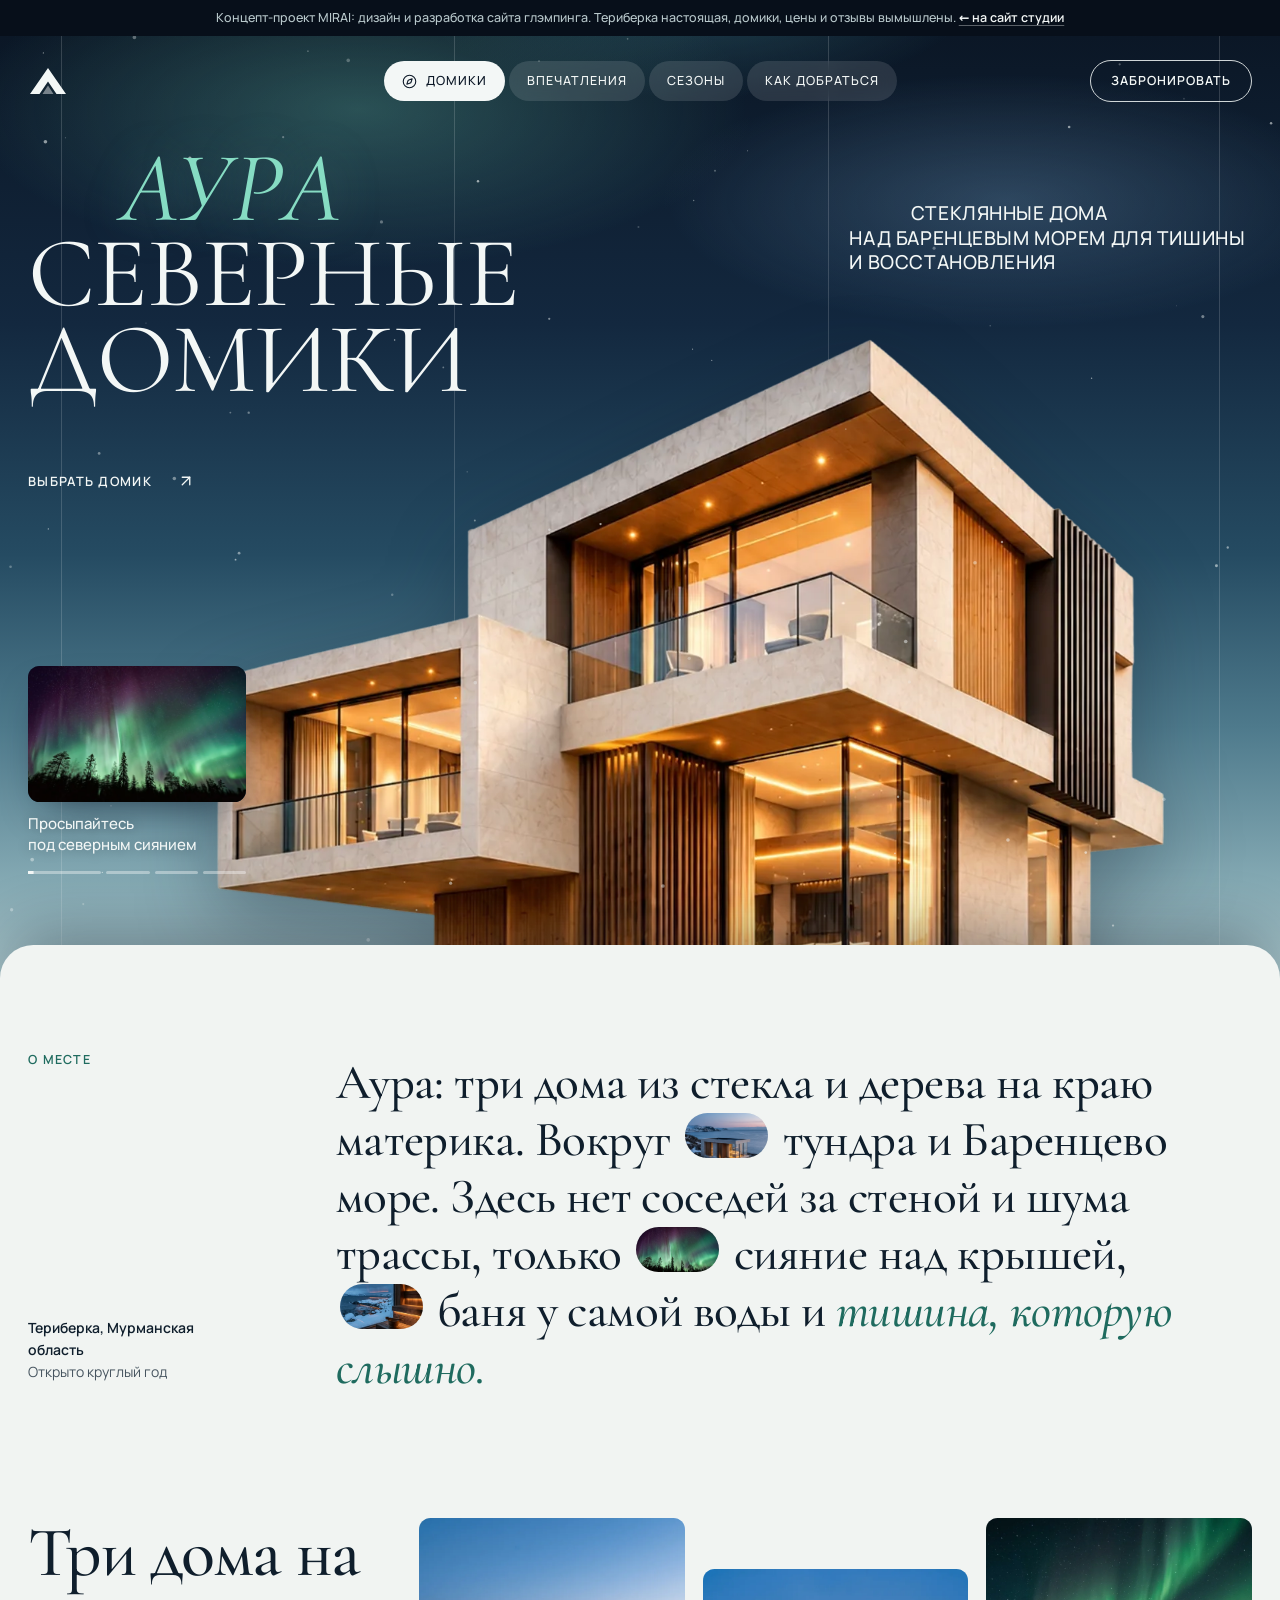
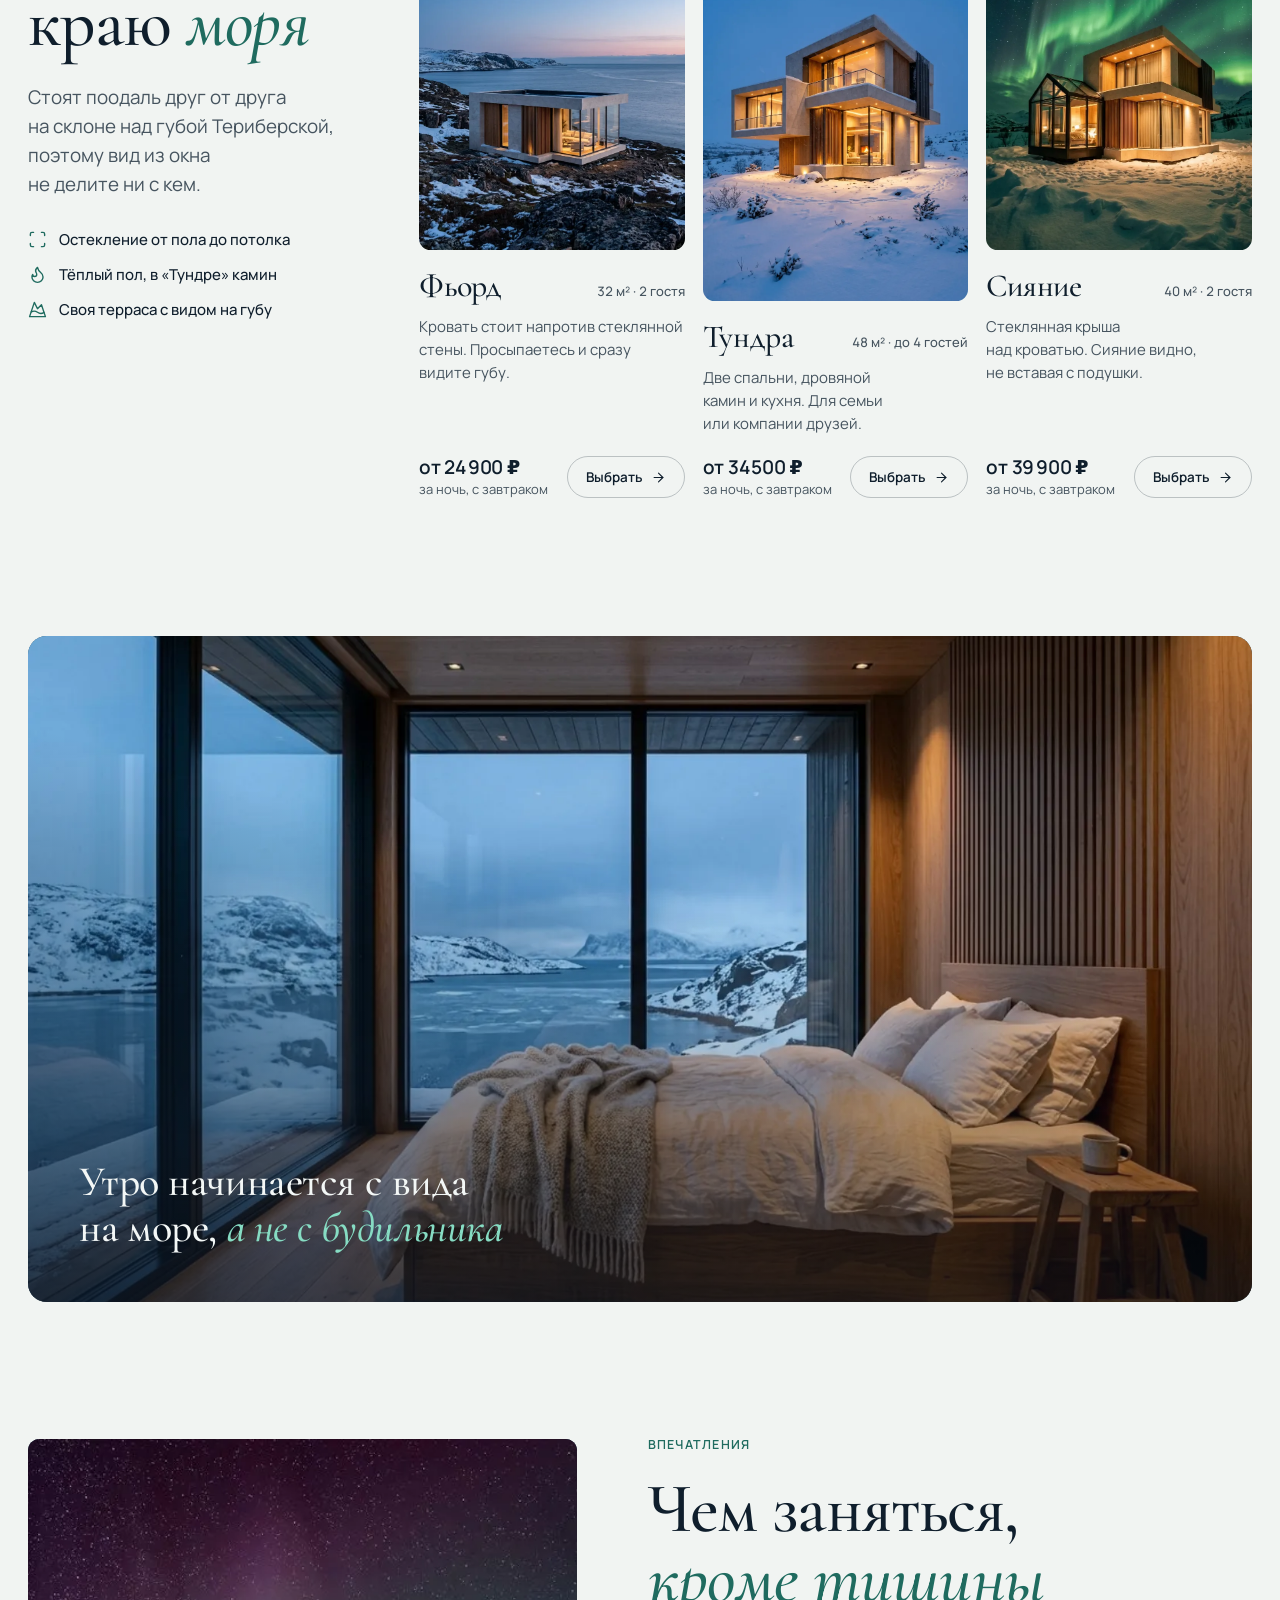
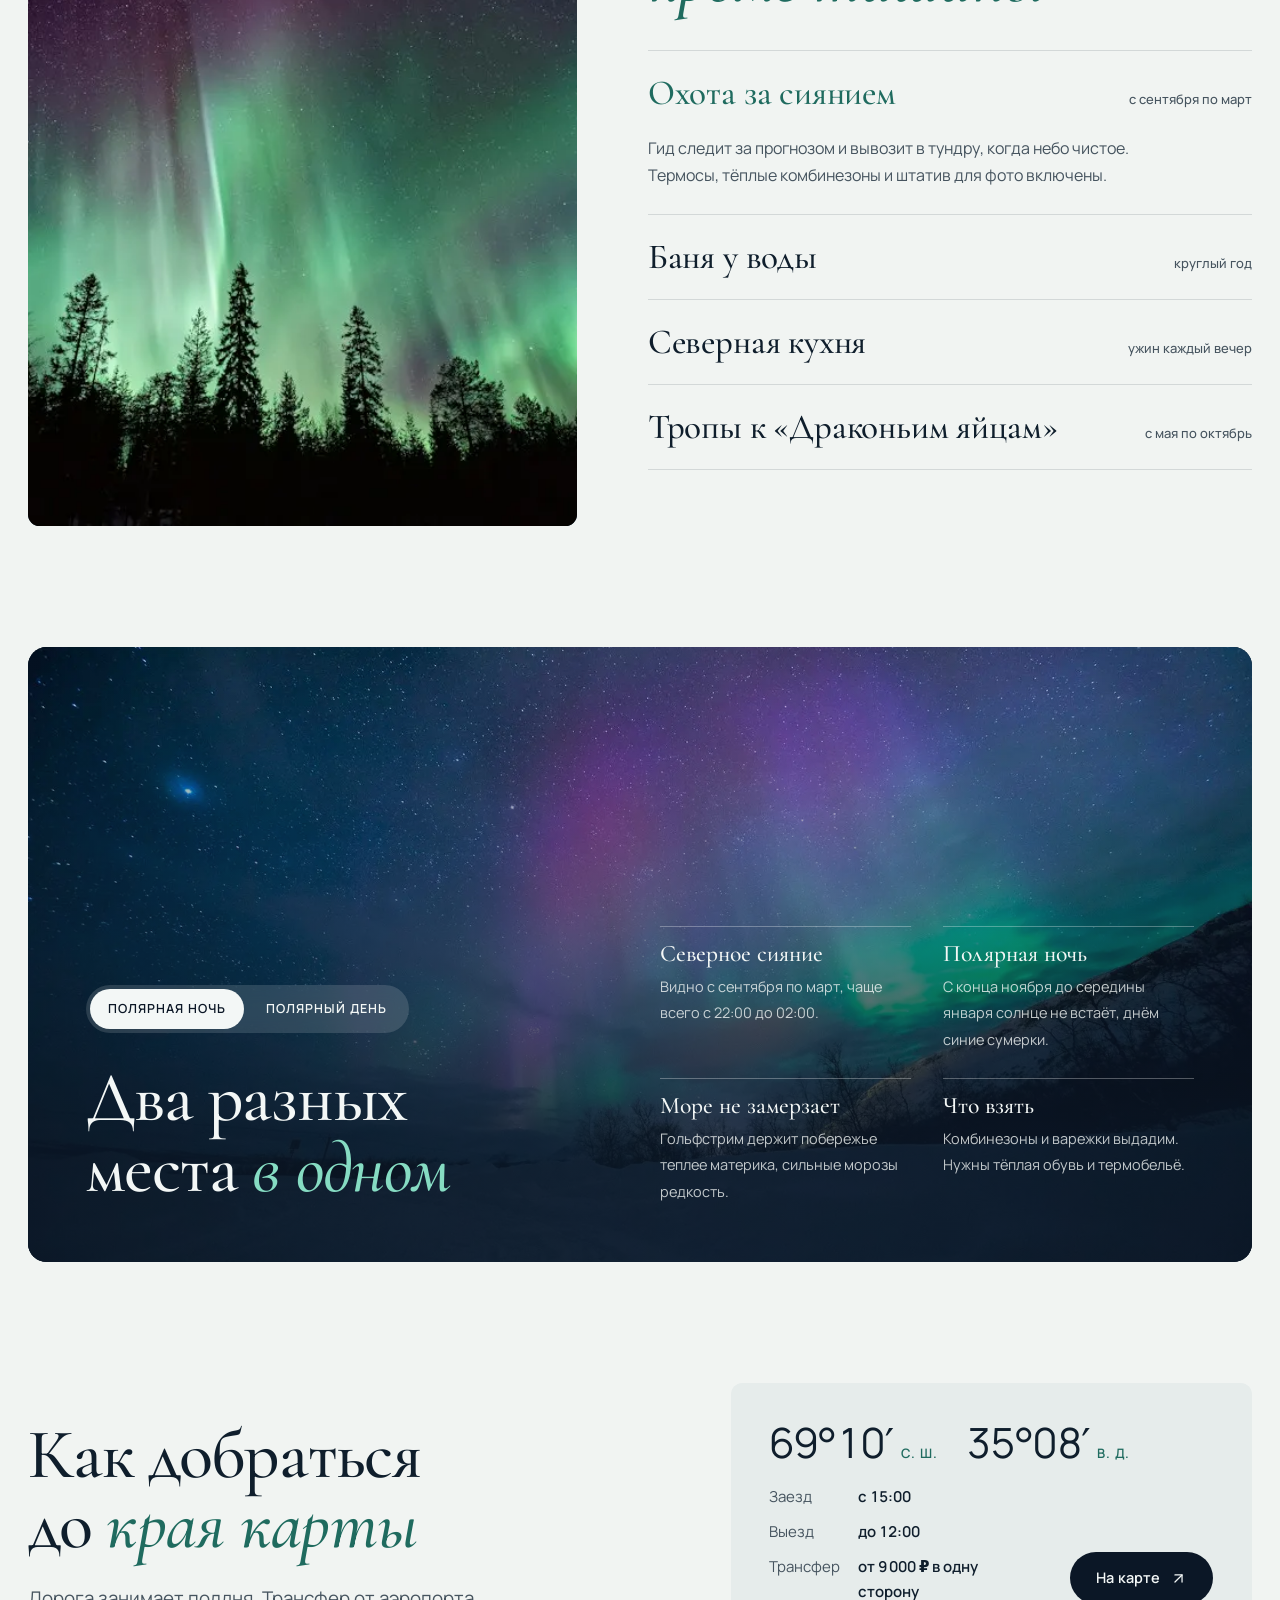
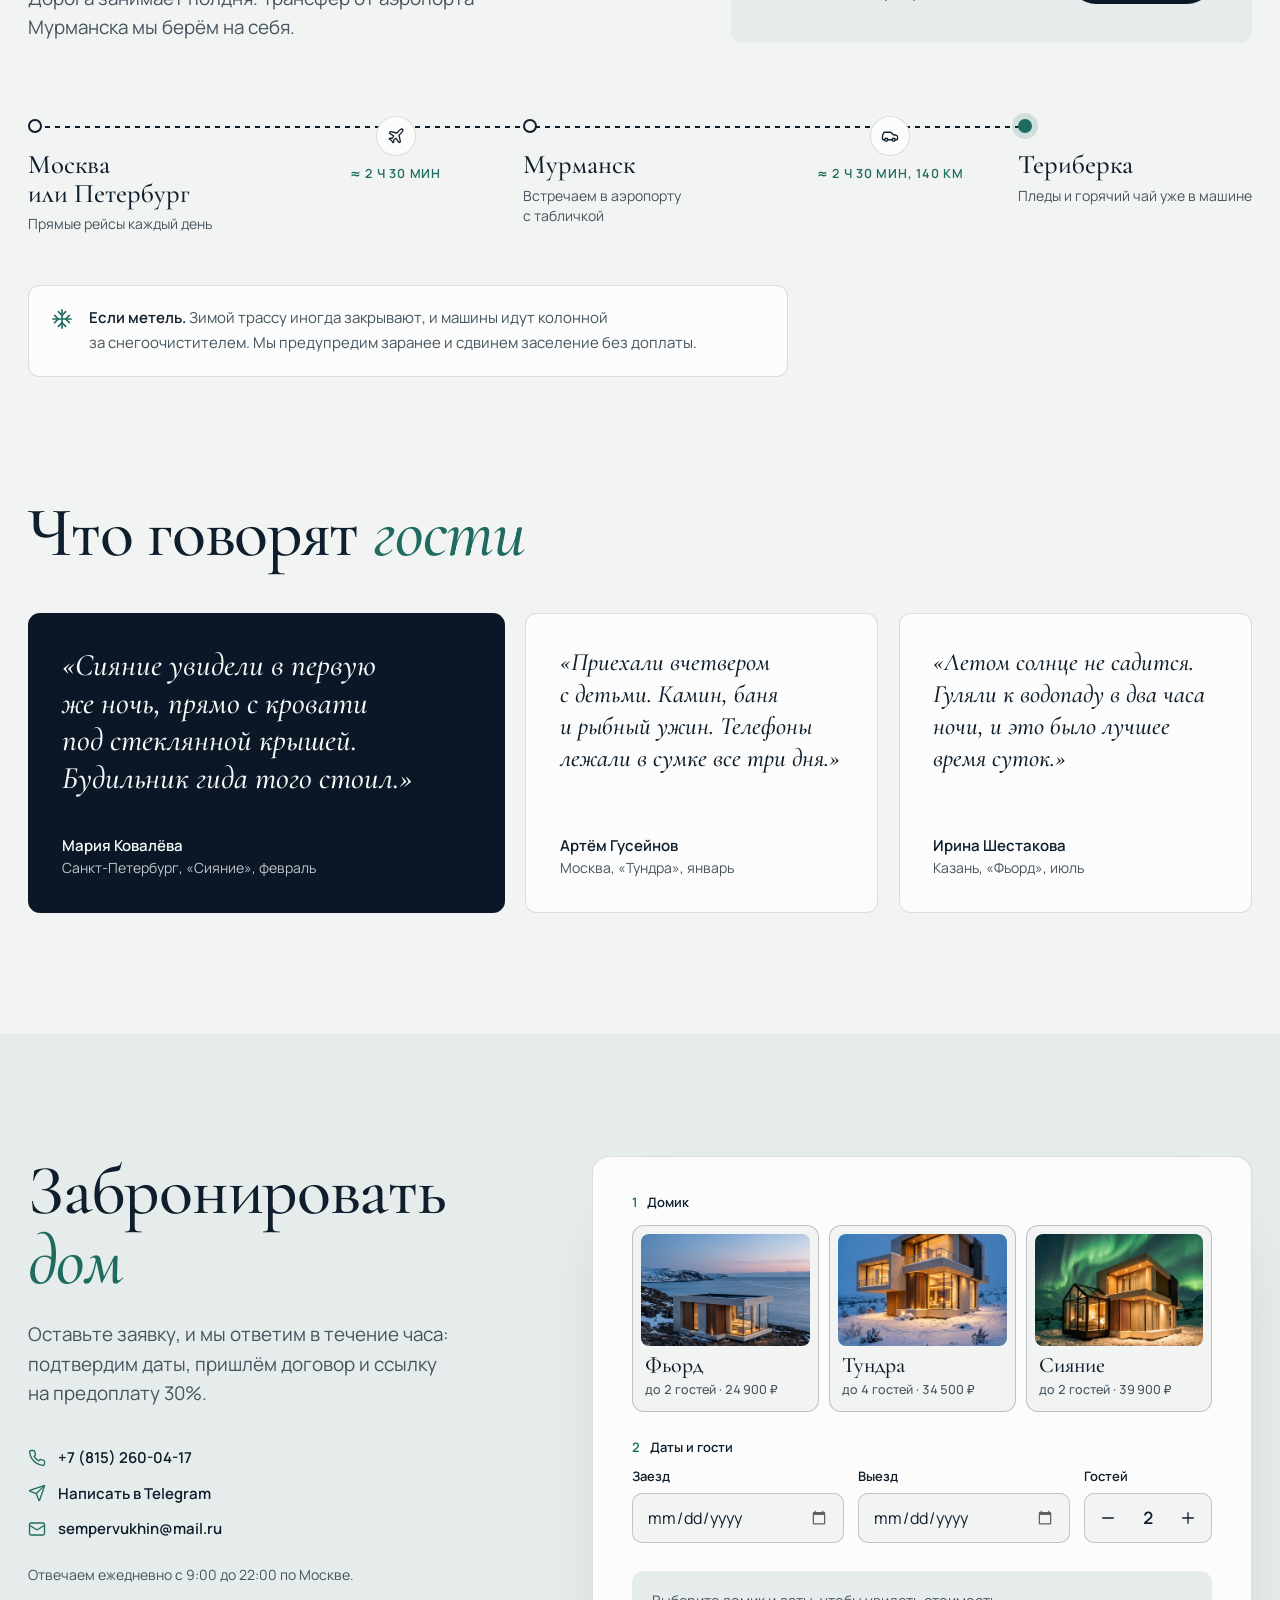
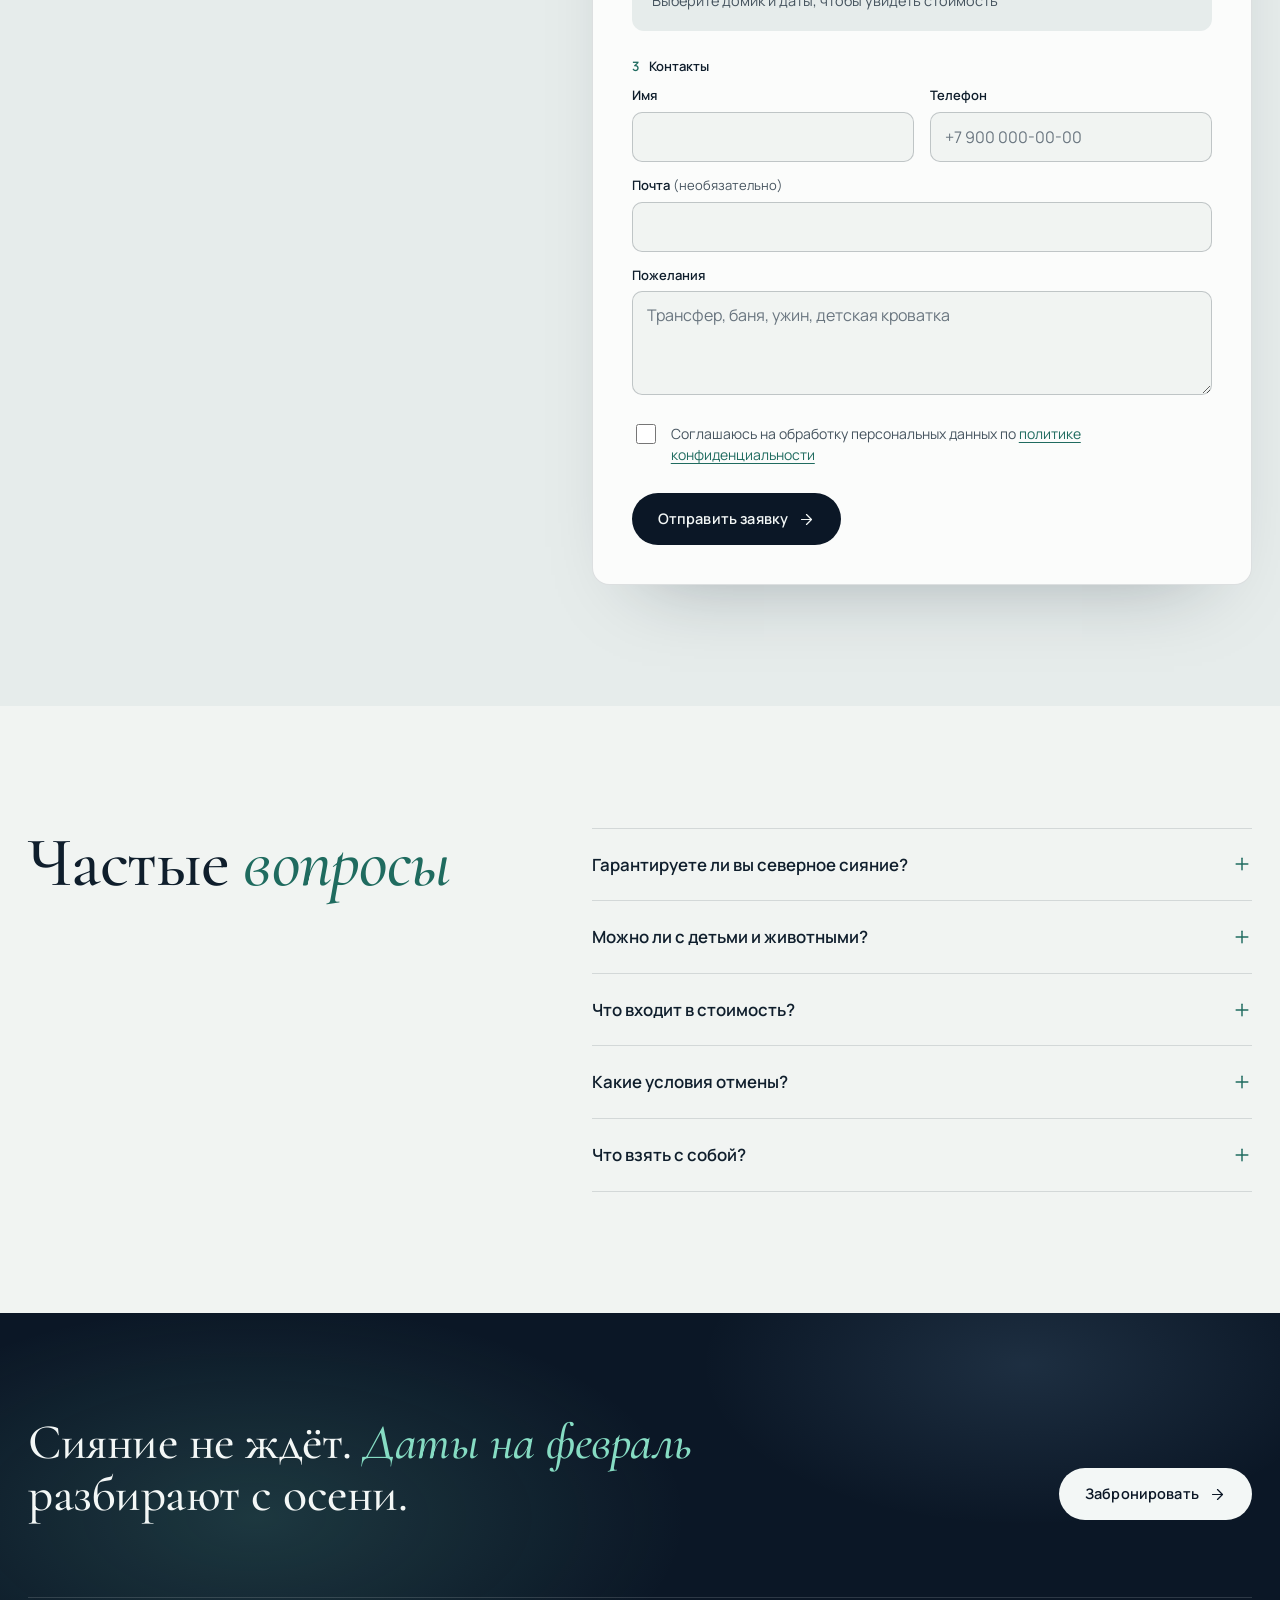
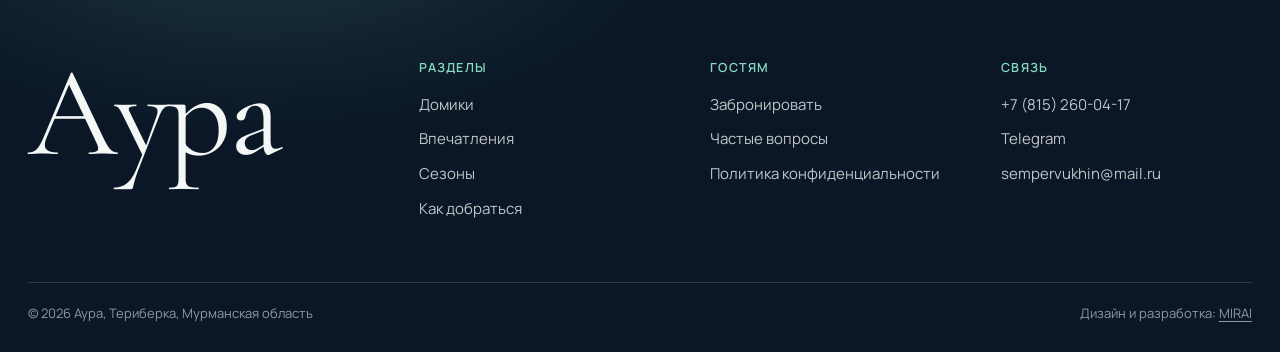
==== works/aura/index.html @ 6ee01b11 "Сделать сайт независимым от qwedesign Картинки, шрифты и страницы работ лежат в репозитории. Упомина" ====
<!doctype html>
<html lang="ru">
<head>
<meta charset="utf-8">
<meta name="viewport" content="width=device-width, initial-scale=1, viewport-fit=cover">
<title>Аура Териберка</title>
<meta name="description" content="Три стеклянных дома над Баренцевым морем в Териберке. Северное сияние, баня у воды, северная кухня. Бронирование онлайн.">
<meta name="theme-color" content="#0b1726">
<meta property="og:title" content="Аура: стеклянные дома в Териберке">
<meta property="og:description" content="Три дома из стекла и дерева на краю материка.">
<script>document.documentElement.classList.add('js')</script>
<style>
@font-face {
  font-family: 'Cormorant Garamond';
  font-style: italic;
  font-weight: 400;
  font-display: swap;
  src: url(fonts/b554abc2d0.woff2) format('woff2');
  unicode-range: U+0301, U+0400-045F, U+0490-0491, U+04B0-04B1, U+2116;
}

@font-face {
  font-family: 'Cormorant Garamond';
  font-style: italic;
  font-weight: 400;
  font-display: swap;
  src: url(fonts/3e2c4175a9.woff2) format('woff2');
  unicode-range: U+0000-00FF, U+0131, U+0152-0153, U+02BB-02BC, U+02C6, U+02DA, U+02DC, U+0304, U+0308, U+0329, U+2000-206F, U+20AC, U+2122, U+2191, U+2193, U+2212, U+2215, U+FEFF, U+FFFD;
}

@font-face {
  font-family: 'Cormorant Garamond';
  font-style: italic;
  font-weight: 500;
  font-display: swap;
  src: url(fonts/b554abc2d0.woff2) format('woff2');
  unicode-range: U+0301, U+0400-045F, U+0490-0491, U+04B0-04B1, U+2116;
}

@font-face {
  font-family: 'Cormorant Garamond';
  font-style: italic;
  font-weight: 500;
  font-display: swap;
  src: url(fonts/3e2c4175a9.woff2) format('woff2');
  unicode-range: U+0000-00FF, U+0131, U+0152-0153, U+02BB-02BC, U+02C6, U+02DA, U+02DC, U+0304, U+0308, U+0329, U+2000-206F, U+20AC, U+2122, U+2191, U+2193, U+2212, U+2215, U+FEFF, U+FFFD;
}

@font-face {
  font-family: 'Cormorant Garamond';
  font-style: normal;
  font-weight: 400;
  font-display: swap;
  src: url(fonts/e1df04190d.woff2) format('woff2');
  unicode-range: U+0301, U+0400-045F, U+0490-0491, U+04B0-04B1, U+2116;
}

@font-face {
  font-family: 'Cormorant Garamond';
  font-style: normal;
  font-weight: 400;
  font-display: swap;
  src: url(fonts/c47ff12887.woff2) format('woff2');
  unicode-range: U+0000-00FF, U+0131, U+0152-0153, U+02BB-02BC, U+02C6, U+02DA, U+02DC, U+0304, U+0308, U+0329, U+2000-206F, U+20AC, U+2122, U+2191, U+2193, U+2212, U+2215, U+FEFF, U+FFFD;
}

@font-face {
  font-family: 'Cormorant Garamond';
  font-style: normal;
  font-weight: 500;
  font-display: swap;
  src: url(fonts/e1df04190d.woff2) format('woff2');
  unicode-range: U+0301, U+0400-045F, U+0490-0491, U+04B0-04B1, U+2116;
}

@font-face {
  font-family: 'Cormorant Garamond';
  font-style: normal;
  font-weight: 500;
  font-display: swap;
  src: url(fonts/c47ff12887.woff2) format('woff2');
  unicode-range: U+0000-00FF, U+0131, U+0152-0153, U+02BB-02BC, U+02C6, U+02DA, U+02DC, U+0304, U+0308, U+0329, U+2000-206F, U+20AC, U+2122, U+2191, U+2193, U+2212, U+2215, U+FEFF, U+FFFD;
}

@font-face {
  font-family: 'Manrope';
  font-style: normal;
  font-weight: 400;
  font-display: swap;
  src: url(fonts/e58febde31.woff2) format('woff2');
  unicode-range: U+0301, U+0400-045F, U+0490-0491, U+04B0-04B1, U+2116;
}

@font-face {
  font-family: 'Manrope';
  font-style: normal;
  font-weight: 400;
  font-display: swap;
  src: url(fonts/938c6e8019.woff2) format('woff2');
  unicode-range: U+0000-00FF, U+0131, U+0152-0153, U+02BB-02BC, U+02C6, U+02DA, U+02DC, U+0304, U+0308, U+0329, U+2000-206F, U+20AC, U+2122, U+2191, U+2193, U+2212, U+2215, U+FEFF, U+FFFD;
}

@font-face {
  font-family: 'Manrope';
  font-style: normal;
  font-weight: 500;
  font-display: swap;
  src: url(fonts/e58febde31.woff2) format('woff2');
  unicode-range: U+0301, U+0400-045F, U+0490-0491, U+04B0-04B1, U+2116;
}

@font-face {
  font-family: 'Manrope';
  font-style: normal;
  font-weight: 500;
  font-display: swap;
  src: url(fonts/938c6e8019.woff2) format('woff2');
  unicode-range: U+0000-00FF, U+0131, U+0152-0153, U+02BB-02BC, U+02C6, U+02DA, U+02DC, U+0304, U+0308, U+0329, U+2000-206F, U+20AC, U+2122, U+2191, U+2193, U+2212, U+2215, U+FEFF, U+FFFD;
}

@font-face {
  font-family: 'Manrope';
  font-style: normal;
  font-weight: 600;
  font-display: swap;
  src: url(fonts/e58febde31.woff2) format('woff2');
  unicode-range: U+0301, U+0400-045F, U+0490-0491, U+04B0-04B1, U+2116;
}

@font-face {
  font-family: 'Manrope';
  font-style: normal;
  font-weight: 600;
  font-display: swap;
  src: url(fonts/938c6e8019.woff2) format('woff2');
  unicode-range: U+0000-00FF, U+0131, U+0152-0153, U+02BB-02BC, U+02C6, U+02DA, U+02DC, U+0304, U+0308, U+0329, U+2000-206F, U+20AC, U+2122, U+2191, U+2193, U+2212, U+2215, U+FEFF, U+FFFD;
}


</style>
<style>
/* Аура. Концепция: полярная ночь сверху, морской туман снизу. Первый экран закреплён, контент выезжает поверх него листом.
   Шрифты: Cormorant Garamond (заголовки, цитаты, курсив как акцент), Manrope (текст и интерфейс). */
:root{
  --night:#0b1726; --night-2:#13283f; --fjord:#254b62; --fog:#cbdad8;
  --mist:#e6eceb; --paper:#f1f4f2; --card:#fbfcfb;
  --ink:#0f1e2c; --ink-soft:#46545f; --on-dark:#f3f7f6; --on-dark-soft:rgba(243,247,246,.78);
  --aurora:#86dcc3; --aurora-deep:#1f6b5f; --error:#b3261e;
  --line:rgba(15,30,44,.13); --line-strong:rgba(15,30,44,.24);

  --serif:"Cormorant Garamond","Cormorant",Georgia,"Times New Roman",serif;
  --sans:"Manrope",system-ui,-apple-system,"Segoe UI",Roboto,Arial,sans-serif;

  /* шкала 13 / 15 / 16 / 18 / 26 / 38 / 56 / 80 / 150 */
  --fs-hero:clamp(46px, calc(28px + 5.6vw), 150px);
  --fs-h2:clamp(40px, calc(14px + 4.4vw), 80px);
  --fs-statement:clamp(28px, calc(12px + 2.9vw), 56px);
  --fs-h3:clamp(28px, calc(18px + 1.1vw), 38px);
  --fs-quote:clamp(22px, calc(16px + .7vw), 27px);
  --fs-lead:clamp(17px, calc(15px + .3vw), 19px);
  --fs-label:12.5px;

  --gutter:clamp(16px,2.2vw,40px);
  --section:clamp(88px,9.5vw,160px);
  --hero-h:clamp(760px,75vw,1240px);
  --overlap:clamp(36px,4vw,64px);
  --ease:cubic-bezier(.2,.7,.2,1);
  --ease-out:cubic-bezier(.16,1,.3,1);
  --r:clamp(10px,.9vw,14px);
  --r-sheet:clamp(24px,2.6vw,40px);
  color-scheme:light;
}
*,*::before,*::after{box-sizing:border-box}
[hidden]{display:none!important}
html{scroll-behavior:smooth;scroll-padding-top:88px;-webkit-text-size-adjust:100%}
body{margin:0;background:var(--night);color:var(--ink);font:400 16px/1.65 var(--sans);-webkit-font-smoothing:antialiased;text-rendering:optimizeLegibility;font-kerning:normal;overflow-x:hidden}
a{color:inherit;text-decoration:none}
img{max-width:100%;display:block}
button{font:inherit;color:inherit;background:none;border:0;cursor:pointer;padding:0}
:focus-visible{outline:2px solid var(--aurora-deep);outline-offset:3px;border-radius:6px}
.hero :focus-visible,.footer :focus-visible,.mini :focus-visible,.seasons :focus-visible{outline-color:var(--aurora)}
.pad{padding-left:max(var(--gutter),env(safe-area-inset-left,0px));padding-right:max(var(--gutter),env(safe-area-inset-right,0px))}
.icon{width:1em;height:1em;flex:none;stroke:currentColor;fill:none;stroke-width:1.75;stroke-linecap:round;stroke-linejoin:round}
.sr-only{position:absolute;width:1px;height:1px;overflow:hidden;clip:rect(0 0 0 0);white-space:nowrap}

/* ---------- типографика ---------- */
.h2{font:500 var(--fs-h2)/1 var(--serif);letter-spacing:-.018em;margin:0;text-wrap:balance}
.h2 em,.statement em{font-style:italic;font-weight:500;color:var(--aurora-deep);letter-spacing:-.01em;padding-right:.04em}
.h3{font:500 var(--fs-h3)/1.02 var(--serif);letter-spacing:-.005em;margin:0}
.lead{font-size:var(--fs-lead);line-height:1.55;color:var(--ink-soft);margin:0;max-width:44ch;text-wrap:pretty}
p{text-wrap:pretty}
.label{font:600 var(--fs-label)/1 var(--sans);letter-spacing:.1em;text-transform:uppercase}
.eyebrow{color:var(--aurora-deep);margin:0 0 22px}

/* ---------- кнопки ---------- */
.btn{display:inline-flex;align-items:center;justify-content:center;gap:10px;height:52px;padding:0 26px;border-radius:999px;background:var(--night);color:var(--on-dark);font:600 14.5px/1 var(--sans);letter-spacing:.01em;transition:background .3s,transform .2s,box-shadow .3s;white-space:nowrap}
.btn:hover{background:var(--fjord);box-shadow:0 10px 24px -12px rgba(11,23,38,.6)}
.btn:active{transform:translateY(1px)}
.btn .icon{font-size:17px;transition:transform .3s var(--ease)}
.btn:hover .icon{transform:translateX(3px)}
.btn-line{display:inline-flex;align-items:center;gap:8px;height:42px;padding:0 18px;border-radius:999px;border:1px solid var(--line-strong);font:600 13.5px/1 var(--sans);color:var(--ink);transition:background .3s,color .3s,border-color .3s;white-space:nowrap}
.btn-line:hover{background:var(--night);border-color:var(--night);color:var(--on-dark)}
.btn-line .icon{font-size:15px}

/* =========================================================
   HERO: закреплён, контент выезжает поверх
   ========================================================= */
.hero{position:sticky;top:min(0px, calc(100dvh - var(--hero-h)));height:var(--hero-h);overflow:hidden;display:flex;flex-direction:column;color:var(--on-dark);z-index:0;
  background:linear-gradient(180deg,#0b1726 0%,#13283f 30%,#254b62 54%,#4e7a8c 72%,#84a9b3 88%,#a9c2c6 100%)}
.aurora-sky{position:absolute;inset:-10% -5% 30%;pointer-events:none;opacity:.95;
  background:radial-gradient(40% 30% at 30% 22%,rgba(110,205,180,.32),transparent 70%),
             radial-gradient(35% 24% at 76% 34%,rgba(140,190,230,.26),transparent 70%),
             radial-gradient(28% 18% at 54% 8%,rgba(90,180,190,.28),transparent 70%);
  animation:drift 22s ease-in-out infinite alternate}
@keyframes drift{0%{transform:translate3d(-2%,0,0) scale(1)}100%{transform:translate3d(3%,2%,0) scale(1.08)}}
.gridlines{position:absolute;inset:0;pointer-events:none}
.gridlines span{position:absolute;top:0;bottom:0;width:1px;background:rgba(255,255,255,.16);transform-origin:top;animation:grow 1.6s cubic-bezier(.65,0,.35,1) both}
.gridlines span:nth-child(1){left:4.8%}.gridlines span:nth-child(2){left:35.45%;animation-delay:.1s}.gridlines span:nth-child(3){left:64.7%;animation-delay:.2s}.gridlines span:nth-child(4){left:95.2%;animation-delay:.3s}
@keyframes grow{from{transform:scaleY(0)}to{transform:scaleY(1)}}
#snow{position:absolute;inset:0;width:100%;height:100%;pointer-events:none;z-index:2}
.house{position:absolute;right:4.8vw;bottom:calc(var(--overlap) * -.15);width:max(83vw,640px);height:auto;z-index:1;pointer-events:none;
  filter:drop-shadow(0 30px 40px rgba(11,23,38,.35));animation:rise 4.2s cubic-bezier(.22,.61,.24,1) .2s both}
@keyframes rise{0%{opacity:0;transform:translateY(70%) scale(1.06)}25%{opacity:1}100%{opacity:1;transform:none}}

.header{position:relative;z-index:10;display:grid;grid-template-columns:1fr auto 1fr;gap:12px;align-items:center;padding-top:24px}
.logo{display:inline-flex;align-items:center;gap:12px;font:500 26px/1 var(--serif);letter-spacing:.02em}
.nav{display:flex;gap:4px}
.pill{display:inline-flex;align-items:center;gap:9px;height:40px;padding:0 18px;border-radius:999px;font:500 12.5px/1 var(--sans);letter-spacing:.08em;text-transform:uppercase;white-space:nowrap;
  background:rgba(255,255,255,.12);-webkit-backdrop-filter:blur(8px);backdrop-filter:blur(8px);transition:background .3s var(--ease),transform .2s}
.pill:hover{background:rgba(255,255,255,.26)}
.pill:active{transform:translateY(1px)}
.pill.is-solid{background:var(--on-dark);color:var(--night)}
.pill .icon{font-size:15px}
.right{display:flex;justify-content:flex-end;align-items:center;gap:10px}
.btn-ghost{display:inline-flex;align-items:center;height:42px;padding:0 20px;border-radius:999px;border:1px solid rgba(243,247,246,.85);font:600 12.5px/1 var(--sans);letter-spacing:.08em;text-transform:uppercase;transition:background .3s,color .3s;white-space:nowrap}
.btn-ghost:hover{background:var(--on-dark);color:var(--night)}
.burger{display:none;width:44px;height:44px;border-radius:50%;background:rgba(255,255,255,.16);-webkit-backdrop-filter:blur(8px);backdrop-filter:blur(8px);align-items:center;justify-content:center;font-size:20px}
.dropdown{position:absolute;top:78px;right:max(var(--gutter),env(safe-area-inset-right,0px));left:max(var(--gutter),env(safe-area-inset-left,0px));z-index:20;display:flex;flex-direction:column;gap:6px;padding:10px;border-radius:24px;
  background:rgba(19,40,63,.88);-webkit-backdrop-filter:blur(18px);backdrop-filter:blur(18px);border:1px solid rgba(255,255,255,.22)}
.dropdown .pill{height:48px}
.fade-down{animation:fadeDown .8s var(--ease) both}
@keyframes fadeDown{from{opacity:0;transform:translateY(-14px)}to{opacity:1;transform:none}}

.headline-row{position:relative;z-index:3;display:flex;flex-wrap:wrap;align-items:flex-start;column-gap:24px;padding-top:clamp(28px,3.4vw,60px)}
.h1{margin:0;font:400 var(--fs-hero)/.86 var(--serif);text-transform:uppercase;letter-spacing:-.012em}
.h1>span{display:block}
.h1>span:first-child{padding-left:.92em}
.h1 .brand{font-style:italic;color:var(--aurora);letter-spacing:.01em;text-shadow:0 0 .5em rgba(134,220,195,.35),0 0 1.4em rgba(134,220,195,.18)}
.tagline{margin:clamp(24px,4.3vw,80px) 0 0 auto;max-width:21em;font:500 clamp(13px,calc(7px + .95vw),20px)/1.3 var(--sans);letter-spacing:.03em;text-transform:uppercase;text-indent:3.2em}
.tagline .w{text-indent:0}
.explore{position:relative;z-index:3;padding-top:clamp(36px,5vw,90px)}
.explore a{display:inline-flex;align-items:center;gap:clamp(14px,2vw,28px);font:600 clamp(12.5px,1vw,15px)/1 var(--sans);letter-spacing:.1em;text-transform:uppercase;transition:opacity .3s}
.explore a:hover{opacity:.75}
.explore .icon{font-size:18px;transition:transform .3s var(--ease)}
.explore a:hover .icon{transform:translate(2px,-2px)}

.concept{position:relative;z-index:6;background:#070f1a;color:#b9c9cc;font:500 12.5px/1.45 var(--sans);text-align:center;padding-top:calc(9px + env(safe-area-inset-top,0px));padding-bottom:9px;text-wrap:balance}
.concept a{color:var(--on-dark);font-weight:600;white-space:nowrap;text-decoration:underline;text-decoration-color:rgba(243,247,246,.35);text-underline-offset:3px;transition:color .2s}
.concept a:hover{color:var(--aurora)}
/* истории */
.story{position:absolute;z-index:4;left:max(var(--gutter),env(safe-area-inset-left,0px));bottom:calc(var(--overlap) + clamp(28px,5vw,96px));width:clamp(180px,17vw,290px);animation:cardIn 1s var(--ease) 2s both}
@keyframes cardIn{from{opacity:0;transform:translateY(30px) scale(.97)}to{opacity:1;transform:none}}
.story-box{position:relative;aspect-ratio:1.6;border-radius:var(--r);overflow:hidden;background:var(--fjord);touch-action:pan-y;cursor:grab;box-shadow:0 18px 40px -18px rgba(11,23,38,.7)}
.slide{position:absolute;inset:0;width:100%;height:100%;object-fit:cover;opacity:0;transform:scale(1.08);transition:opacity .9s var(--ease),transform 6s linear;user-select:none}
.slide.on{opacity:1;transform:scale(1)}
.caption{margin:12px 0 0;font:500 clamp(13px,calc(8px + .55vw),16px)/1.35 var(--sans);text-wrap:balance;transition:opacity .3s var(--ease);text-shadow:0 1px 12px rgba(11,23,38,.35)}
.caption.swap{opacity:0}
.bars{display:flex;gap:5px;margin-top:10px;transform-origin:left;animation:barsIn .9s var(--ease) 2.55s both}
@keyframes barsIn{from{transform:scaleX(0)}to{transform:scaleX(1)}}
.bar{flex:1;height:16px;position:relative;transition:flex .6s var(--ease)}
.bar::before,.bar::after{content:"";position:absolute;left:0;right:0;top:50%;height:3px;margin-top:-1.5px;border-radius:2px}
.bar::before{background:rgba(255,255,255,.38)}
.bar::after{background:var(--on-dark);transform-origin:left;transform:scaleX(var(--p,0))}
.bar.on{flex:1.7}.bar.done::after{--p:1}
.bar:hover::before{background:rgba(255,255,255,.6)}

.w{display:inline-block}
.js .w{opacity:0;transform:translateY(.45em);filter:blur(10px)}
.play .w,.js .w.auto{animation:wordIn var(--d,1s) var(--ease) var(--t,0s) both}
@keyframes wordIn{to{opacity:1;transform:none;filter:blur(0)}}

/* =========================================================
   ЛИСТ КОНТЕНТА
   ========================================================= */
.sheet{position:relative;z-index:5;margin-top:calc(var(--overlap) * -1);background:var(--paper);border-radius:var(--r-sheet) var(--r-sheet) 0 0;box-shadow:0 -30px 60px -20px rgba(11,23,38,.35)}

/* манифест */
.intro{padding-block:calc(var(--section) * .9) var(--section);display:grid;grid-template-columns:minmax(160px,.28fr) minmax(0,1fr);gap:clamp(24px,4vw,72px)}
.statement{font:500 var(--fs-statement)/1.16 var(--serif);letter-spacing:-.012em;margin:0;max-width:22em;color:var(--ink)}
.js .statement .mw{opacity:.16;transition:opacity .35s linear}
.js .statement .mw.lit{opacity:1}
.chip{display:inline-block;width:1.7em;height:.92em;border-radius:999px;vertical-align:-.06em;object-fit:cover;margin:0 .08em;box-shadow:inset 0 0 0 1px rgba(15,30,44,.1)}
.intro-meta{display:flex;flex-direction:column;gap:28px}
.intro-meta .eyebrow{margin:0}
.signature{margin-top:auto;font:400 14px/1.55 var(--sans);color:var(--ink-soft);max-width:22ch}
.signature b{display:block;color:var(--ink);font-weight:600}

/* домики */
.cabins{display:grid;grid-template-columns:minmax(260px,.8fr) minmax(0,2fr);gap:clamp(32px,4.5vw,80px);align-items:start;padding-bottom:var(--section)}
.cabins-head{position:sticky;top:110px}
.cabins-head .lead{margin-top:24px;max-width:30ch}
.perks{list-style:none;margin:30px 0 0;padding:0;display:grid;gap:14px;font:500 15px/1.4 var(--sans)}
.perks li{display:flex;align-items:center;gap:12px}
.perks .icon{font-size:19px;color:var(--aurora-deep)}
.cabin-grid{display:grid;grid-template-columns:repeat(3,minmax(0,1fr));gap:clamp(14px,1.4vw,24px);min-width:0}
.cabin{display:flex;flex-direction:column}
.js .cabin{opacity:0;transform:translateY(30px) scale(.97);transition:opacity 1.1s var(--ease),transform 1.1s var(--ease)}
.js .in .cabin{opacity:1;transform:none}
.js .in .cabin:nth-child(2){transition-delay:.15s}.js .in .cabin:nth-child(3){transition-delay:.3s}
.cabin:nth-child(2){margin-top:clamp(0px,4vw,72px)}
.cabin-img{position:relative;aspect-ratio:.8;border-radius:var(--r);overflow:hidden;background:var(--fog)}
.cabin-img img{width:100%;height:100%;object-fit:cover;transition:transform 1.2s var(--ease-out)}
.cabin:hover .cabin-img img{transform:scale(1.05)}
.cabin-title{display:flex;justify-content:space-between;align-items:baseline;gap:12px;margin-top:20px}
.spec{font:500 13px/1 var(--sans);color:var(--ink-soft);white-space:nowrap;font-variant-numeric:lining-nums tabular-nums}
.cabin p{margin:12px 0 0;color:var(--ink-soft);font-size:15px;line-height:1.55;max-width:30ch}
.cabin-meta{display:flex;justify-content:space-between;align-items:flex-end;gap:12px;margin-top:auto;padding-top:20px}
.price{line-height:1.25;font-variant-numeric:lining-nums tabular-nums}
.price b{display:block;font:600 19px/1.2 var(--sans);letter-spacing:-.01em}
.price small{font-size:13px;color:var(--ink-soft)}

/* лента-фото */
.band{position:relative;height:clamp(420px,52vw,760px);overflow:hidden;margin-inline:max(var(--gutter),env(safe-area-inset-left,0px));border-radius:calc(var(--r) * 1.6);background:var(--fjord)}
.band img{position:absolute;inset:-8% 0;width:100%;height:116%;object-fit:cover}
@supports (animation-timeline: view()){
  .band img{animation:parallax linear both;animation-timeline:view();animation-range:cover}
  @keyframes parallax{from{transform:translateY(-6%)}to{transform:translateY(6%)}}
}
.band::after{content:"";position:absolute;inset:0;background:linear-gradient(15deg,rgba(11,23,38,.78) 0%,rgba(11,23,38,.35) 32%,transparent 58%)}
.band figcaption{position:absolute;z-index:1;left:clamp(22px,4vw,64px);bottom:clamp(22px,4vw,60px);right:clamp(22px,4vw,64px);color:var(--on-dark);max-width:18em;font:500 clamp(28px,calc(14px + 2.2vw),48px)/1.08 var(--serif);letter-spacing:-.01em;text-wrap:balance}
.band figcaption em{font-style:italic;color:var(--aurora)}

/* впечатления */
.exp{display:grid;grid-template-columns:minmax(0,1fr) minmax(0,1.1fr);gap:clamp(28px,5.5vw,100px);align-items:start;padding-block:var(--section)}
.exp-media{position:sticky;top:100px;aspect-ratio:4/5;border-radius:var(--r);overflow:hidden;background:var(--fjord)}
.exp-media img{position:absolute;inset:0;width:100%;height:100%;object-fit:cover;opacity:0;transform:scale(1.04);transition:opacity .8s var(--ease),transform 1.4s var(--ease)}
.exp-media img.on{opacity:1;transform:none}
.exp .h2{margin-bottom:36px}
.exp-list{list-style:none;margin:0;padding:0;border-bottom:1px solid var(--line)}
.exp-item{border-top:1px solid var(--line)}
.exp-item button{width:100%;text-align:left;display:grid;grid-template-columns:1fr auto;align-items:baseline;gap:16px;padding:24px 0;color:var(--ink)}
.exp-item .h3{transition:color .3s;font-size:clamp(28px,calc(16px + 1.5vw),40px)}
.exp-item .when{font:500 13px/1.3 var(--sans);color:var(--ink-soft);white-space:nowrap;text-align:right}
.exp-item .body{display:grid;grid-template-rows:0fr;transition:grid-template-rows .5s var(--ease)}
.exp-item .body>div{overflow:hidden}
.exp-item .body p{margin:0 0 26px;color:var(--ink-soft);max-width:50ch}
.exp-item.on .body{grid-template-rows:1fr}
.exp-item.on .h3,.exp-item button:hover .h3{color:var(--aurora-deep)}
.exp-mobile-img{display:none}

/* сезоны */
.seasons-wrap{padding-bottom:var(--section)}
.seasons{position:relative;border-radius:calc(var(--r) * 1.6);overflow:hidden;color:var(--on-dark);min-height:clamp(560px,48vw,720px);display:flex;align-items:flex-end;background:var(--night)}
.seasons>img{position:absolute;inset:0;width:100%;height:100%;object-fit:cover;transition:opacity .9s var(--ease)}
.seasons>img.off{opacity:0}
.seasons::after{content:"";position:absolute;inset:0;background:linear-gradient(180deg,rgba(11,23,38,.08),rgba(11,23,38,.82) 80%)}
.seasons-inner{position:relative;z-index:1;width:100%;padding:clamp(24px,4.5vw,72px);display:grid;grid-template-columns:minmax(0,1fr) minmax(0,1fr);gap:40px;align-items:end}
.tabs{display:inline-flex;gap:4px;padding:4px;border-radius:999px;background:rgba(255,255,255,.14);-webkit-backdrop-filter:blur(8px);backdrop-filter:blur(8px);margin-bottom:30px}
.tab{height:40px;padding:0 18px;border-radius:999px;font:600 12.5px/1 var(--sans);letter-spacing:.08em;text-transform:uppercase;transition:background .3s,color .3s}
.tab[aria-selected="true"]{background:var(--on-dark);color:var(--night)}
.seasons .h2{color:var(--on-dark)}
.seasons .h2 em{color:var(--aurora)}
.season-facts{list-style:none;margin:0;padding:0;display:grid;grid-template-columns:1fr 1fr;gap:26px 32px}
.season-facts li{border-top:1px solid rgba(255,255,255,.3);padding-top:14px;animation:factIn .6s var(--ease) both}
.season-facts li:nth-child(2){animation-delay:.06s}.season-facts li:nth-child(3){animation-delay:.12s}.season-facts li:nth-child(4){animation-delay:.18s}
@keyframes factIn{from{opacity:0;transform:translateY(8px)}to{opacity:1;transform:none}}
.season-facts b{display:block;font:500 clamp(23px,calc(16px + .6vw),28px)/1.1 var(--serif);margin-bottom:6px}
.season-facts span{font-size:14.5px;line-height:1.55;color:var(--on-dark-soft)}

/* маршрут */
.route{padding-bottom:var(--section)}
.route-top{display:grid;grid-template-columns:minmax(0,1.2fr) minmax(0,1fr);gap:clamp(32px,6vw,110px);align-items:end}
.route-top .lead{margin-top:24px}
.coords{background:var(--mist);border-radius:var(--r);padding:clamp(26px,3vw,40px);display:grid;grid-template-columns:1fr auto;gap:22px 28px;align-items:end}
.coords .big{grid-column:1/-1;display:flex;flex-wrap:wrap;gap:6px 28px;font:300 clamp(34px,calc(16px + 2vw),50px)/1 var(--sans);letter-spacing:-.035em;font-variant-numeric:lining-nums tabular-nums;color:var(--ink)}
.coords .big span{display:inline-flex;align-items:baseline;gap:8px;white-space:nowrap}
.coords .big small{font:600 13px/1 var(--sans);letter-spacing:.06em;text-transform:uppercase;color:var(--aurora-deep)}
.coords dl{margin:0;display:grid;grid-template-columns:auto 1fr;gap:10px 18px;font-size:15px;font-variant-numeric:lining-nums tabular-nums}
.coords dt{color:var(--ink-soft)}
.coords dd{margin:0;font-weight:600}
.journey{position:relative;--jg:clamp(16px,2vw,28px);margin-top:clamp(48px,6vw,88px);display:grid;grid-template-columns:auto minmax(80px,1fr) auto minmax(80px,1fr) auto;align-items:start;gap:0 var(--jg)}
.journey::before{content:"";position:absolute;top:0;left:var(--l0,7px);width:var(--lw,0px);height:14px;background:linear-gradient(90deg,var(--ink) 50%,transparent 0) 0 50%/10px 1.5px repeat-x;transform-origin:left;transform:scaleX(0);transition:transform 1.6s var(--ease-out)}
.journey.in::before{transform:scaleX(1)}
.stop{position:relative;display:flex;flex-direction:column;gap:6px;max-width:15em}
.stop .dot{position:relative;z-index:1}
.stop .dot{width:14px;height:14px;border-radius:50%;border:2px solid var(--ink);background:var(--paper);margin-bottom:12px}
.stop.final .dot{background:var(--aurora-deep);border-color:var(--aurora-deep);box-shadow:0 0 0 6px rgba(31,107,95,.15)}
.stop b{font:500 clamp(24px,calc(14px + 1vw),32px)/1.05 var(--serif)}
.stop small{font-size:14px;color:var(--ink-soft);line-height:1.45}
.leg{position:relative;padding-top:0;display:flex;flex-direction:column;align-items:center;gap:10px;color:var(--ink-soft)}
.leg::before{content:"";align-self:stretch;height:14px}
.leg .ico{display:grid;place-items:center;width:40px;height:40px;border-radius:50%;background:var(--card);border:1px solid var(--line);font-size:18px;color:var(--ink);margin-top:-27px;position:relative}
.leg span{font:600 12.5px/1.3 var(--sans);letter-spacing:.06em;text-transform:uppercase;color:var(--aurora-deep);text-align:center}
.note{margin-top:clamp(36px,4vw,56px);display:flex;gap:16px;align-items:flex-start;padding:20px 22px;border-radius:var(--r);background:var(--card);border:1px solid var(--line);max-width:760px}
.note .icon{font-size:22px;color:var(--aurora-deep);margin-top:2px}
.note p{margin:0;color:var(--ink-soft);font-size:15px}
.note b{color:var(--ink)}

/* отзывы */
.reviews{padding-bottom:var(--section)}
.reviews .h2{margin-bottom:44px}
.quote-row{display:grid;grid-template-columns:1.35fr 1fr 1fr;gap:clamp(12px,1.6vw,24px)}
.quote{margin:0;background:var(--card);border:1px solid var(--line);border-radius:var(--r);padding:clamp(24px,2.6vw,38px);display:flex;flex-direction:column;justify-content:space-between;gap:32px;min-height:300px}
.quote.big{background:var(--night);color:var(--on-dark);border-color:var(--night)}
.quote blockquote{margin:0;font:italic 500 var(--fs-quote)/1.28 var(--serif);text-wrap:pretty}
.quote.big blockquote{font-size:clamp(26px,calc(16px + 1.2vw),36px);line-height:1.2}
.quote figcaption{font-size:14px;line-height:1.5;color:var(--ink-soft)}
.quote.big figcaption{color:var(--on-dark-soft)}
.quote figcaption b{display:block;color:var(--ink);font-weight:600;font-size:15px}
.quote.big figcaption b{color:var(--on-dark)}

/* бронирование */
.booking-sec{background:var(--mist);padding-block:var(--section)}
.booking{display:grid;grid-template-columns:minmax(0,.85fr) minmax(0,1.15fr);gap:clamp(32px,6vw,110px);align-items:start}
.booking-intro{position:sticky;top:110px}
.booking .lead{margin-top:24px}
.contact-lines{margin-top:40px;display:grid;gap:16px;font:600 15px/1.3 var(--sans)}
.contact-lines a{display:inline-flex;align-items:center;gap:12px;width:fit-content}
.contact-lines a:hover{color:var(--aurora-deep)}
.contact-lines .icon{font-size:18px;color:var(--aurora-deep)}
.hours{margin-top:24px;font-size:14px;color:var(--ink-soft)}
form{display:grid;gap:28px;background:var(--card);border:1px solid var(--line);border-radius:calc(var(--r) * 1.5);padding:clamp(22px,3vw,44px);box-shadow:0 40px 80px -50px rgba(15,30,44,.35)}
fieldset{border:0;margin:0;padding:0;min-width:0}
legend{padding:0;margin-bottom:14px;font:600 13px/1.2 var(--sans);color:var(--ink);display:flex;gap:10px;align-items:baseline}
legend .n{font-variant-numeric:lining-nums;color:var(--aurora-deep)}
.pick{display:grid;grid-template-columns:repeat(3,minmax(0,1fr));gap:10px}
.pick label{position:relative;display:flex;flex-direction:column;gap:8px;padding:8px 8px 12px;border-radius:12px;border:1px solid var(--line-strong);cursor:pointer;transition:border-color .2s,box-shadow .2s,background .2s;background:var(--paper)}
.pick input{position:absolute;opacity:0;pointer-events:none}
.pick img{aspect-ratio:1.5;width:100%;object-fit:cover;border-radius:8px}
.pick .pt{display:flex;flex-direction:column;gap:6px;padding-inline:4px}
.pick b{font:500 22px/1 var(--serif)}
.pick small{font:500 12.5px/1.3 var(--sans);color:var(--ink-soft);font-variant-numeric:lining-nums tabular-nums}
.pick label:hover{border-color:var(--ink-soft)}
.pick input:checked+img{outline:0}
.pick label:has(input:checked){border-color:var(--aurora-deep);box-shadow:0 0 0 1px var(--aurora-deep) inset;background:var(--card)}
.pick label:has(input:focus-visible){outline:2px solid var(--aurora-deep);outline-offset:2px}
.pick .tick{position:absolute;top:14px;right:14px;width:24px;height:24px;border-radius:50%;background:var(--aurora-deep);color:var(--on-dark);display:grid;place-items:center;font-size:14px;opacity:0;transform:scale(.6);transition:opacity .2s,transform .2s var(--ease)}
.pick label:has(input:checked) .tick{opacity:1;transform:none}
.row{display:grid;grid-template-columns:1fr 1fr auto;gap:12px 14px;align-items:end}
.row2{display:grid;grid-template-columns:1fr 1fr;gap:16px}
.field{display:flex;flex-direction:column;gap:8px;min-width:0}
.field.full{grid-column:1/-1}
.field label,.gl{font:600 13px/1.2 var(--sans);color:var(--ink)}
.hint{font-weight:400;color:var(--ink-soft)}
input,select,textarea{font:400 16px/1.4 var(--sans);color:var(--ink);background:var(--paper);border:1px solid rgba(15,30,44,.22);border-radius:10px;padding:12px 14px;min-height:50px;width:100%;transition:border-color .2s,box-shadow .2s;font-variant-numeric:lining-nums}
textarea{min-height:104px;resize:vertical}
input[type="date"]{-webkit-appearance:none;appearance:none;display:block;height:50px;min-width:0;line-height:1.4;text-align:left}
input[type="date"]::-webkit-date-and-time-value{text-align:left;margin:0}
input[type="date"]::-webkit-calendar-picker-indicator{opacity:.6;cursor:pointer}
input::placeholder,textarea::placeholder{color:#69757f}
input:focus,select:focus,textarea:focus{outline:none;border-color:var(--aurora-deep);box-shadow:0 0 0 3px rgba(31,107,95,.18)}
.invalid input{border-color:var(--error)}
.err{font-size:13px;color:var(--error);line-height:1.4}
.err:empty,.gnote:empty{display:none}
.gnote{margin:10px 0 0;font-size:13.5px;line-height:1.45;color:var(--ink-soft)}
.stepper{align-self:flex-start;display:inline-flex;align-items:center;height:50px;border:1px solid rgba(15,30,44,.22);border-radius:10px;background:var(--paper);overflow:hidden}
.stepper button{width:46px;height:100%;display:grid;place-items:center;font-size:18px;color:var(--ink);transition:background .2s}
.stepper button:hover:not(:disabled){background:var(--mist)}
.stepper button:disabled{color:#a4adb4;cursor:not-allowed}
.stepper output{min-width:34px;text-align:center;font:600 17px/1 var(--sans);font-variant-numeric:lining-nums tabular-nums}
.summary{border-radius:12px;background:var(--mist);padding:18px 20px;display:grid;gap:10px;font-variant-numeric:lining-nums tabular-nums}
.summary .ln{display:flex;justify-content:space-between;gap:16px;font-size:14.5px;color:var(--ink-soft)}
.summary .tot{display:flex;justify-content:space-between;align-items:baseline;gap:16px;padding-top:12px;border-top:1px solid var(--line)}
.summary .tot span{font:600 14px/1.2 var(--sans);color:var(--ink)}
.summary .tot b{font:600 32px/1 var(--serif)}
.summary .empty{font-size:14.5px;color:var(--ink-soft)}
.check{display:flex;gap:12px;align-items:flex-start;font:400 14px/1.5 var(--sans);color:var(--ink-soft);cursor:pointer}
.check input{width:20px;height:20px;min-height:0;margin-top:1px;flex:none;accent-color:var(--aurora-deep);padding:0}
.check a{color:var(--aurora-deep);text-decoration:underline;text-underline-offset:3px}
.submit-row{display:flex;align-items:center;gap:16px;flex-wrap:wrap}
.btn[disabled]{opacity:.6;cursor:progress}
.status{font-size:14px;line-height:1.5;margin:0}
.status.ok{color:var(--aurora-deep);font-weight:600}
.status.bad{color:var(--error)}
.hp{position:absolute;left:-9999px;width:1px;height:1px;opacity:0}

/* вопросы */
.faq{display:grid;grid-template-columns:minmax(0,.85fr) minmax(0,1.15fr);gap:clamp(32px,6vw,110px);padding-block:var(--section);align-items:start}
.faq-list{border-bottom:1px solid var(--line)}
details{border-top:1px solid var(--line)}
summary{list-style:none;cursor:pointer;display:flex;justify-content:space-between;align-items:center;gap:20px;padding:24px 0;font:600 clamp(16px,calc(13px + .3vw),18px)/1.4 var(--sans);transition:color .2s}
summary:hover{color:var(--aurora-deep)}
summary::-webkit-details-marker{display:none}
summary .icon{font-size:20px;transition:transform .3s var(--ease);color:var(--aurora-deep)}
details[open] summary .icon{transform:rotate(45deg)}
details p{margin:0 0 24px;color:var(--ink-soft);max-width:58ch}

/* подвал */
.footer{position:relative;overflow:hidden;background:var(--night);color:#dfe8ea;padding-block:clamp(72px,8vw,120px) calc(28px + env(safe-area-inset-bottom,0px))}
.footer::before{content:"";position:absolute;inset:-40% -10% auto;height:120%;pointer-events:none;background:radial-gradient(40% 40% at 25% 60%,rgba(110,205,180,.18),transparent 70%),radial-gradient(30% 30% at 75% 40%,rgba(140,190,230,.14),transparent 70%)}
.footer>*{position:relative}
.footer-cta{display:flex;justify-content:space-between;align-items:flex-end;gap:32px;flex-wrap:wrap;padding-bottom:clamp(48px,6vw,88px);border-bottom:1px solid rgba(255,255,255,.14)}
.footer-cta p{margin:0;font:500 clamp(30px,calc(14px + 2.8vw),58px)/1.05 var(--serif);color:var(--on-dark);max-width:14em;letter-spacing:-.01em}
.footer-cta p em{font-style:italic;color:var(--aurora)}
.footer-cta .btn{background:var(--on-dark);color:var(--night)}
.footer-cta .btn:hover{background:var(--aurora)}
.footer-top{display:grid;grid-template-columns:minmax(0,1.4fr) repeat(3,minmax(0,1fr));gap:40px;padding-top:clamp(40px,5vw,72px)}
.wordmark{font:400 clamp(72px,10vw,150px)/.82 var(--serif);letter-spacing:-.02em;color:var(--on-dark);margin:0}
.footer h3{color:var(--aurora);margin:0 0 18px}
.footer ul{list-style:none;margin:0;padding:0;display:grid;gap:10px;font-size:15px;color:var(--on-dark-soft)}
.footer a:hover{color:var(--aurora)}
.footer-bottom{margin-top:60px;padding-top:20px;border-top:1px solid rgba(255,255,255,.14);display:flex;justify-content:space-between;gap:16px;flex-wrap:wrap;font-size:13px;color:rgba(223,232,234,.62)}

/* компактная шапка и мобильная панель */
.mini{position:fixed;top:0;left:0;right:0;z-index:50;display:flex;justify-content:space-between;align-items:center;gap:16px;padding-top:calc(10px + env(safe-area-inset-top,0px));padding-bottom:10px;
  background:rgba(11,23,38,.82);-webkit-backdrop-filter:blur(14px);backdrop-filter:blur(14px);color:var(--on-dark);transform:translateY(-110%);transition:transform .5s var(--ease)}
.mini.show{transform:none}
.mini .links{display:flex;gap:28px;font:500 14px/1 var(--sans)}
.mini .links a{opacity:.82;transition:opacity .2s,color .2s}
.mini .links a:hover,.mini .links a.cur{opacity:1;color:var(--aurora)}
.mini .btn{height:40px;background:var(--on-dark);color:var(--night)}
.mini .btn:hover{background:var(--aurora)}
.mini-burger{display:none;width:42px;height:42px;border-radius:50%;background:rgba(255,255,255,.14);align-items:center;justify-content:center;font-size:20px;color:var(--on-dark)}
.mini-drop{position:fixed;z-index:49;top:calc(64px + env(safe-area-inset-top,0px));left:max(16px,env(safe-area-inset-left,0px));right:max(16px,env(safe-area-inset-right,0px));display:flex;flex-direction:column;gap:6px;padding:10px;border-radius:24px;
  background:rgba(19,40,63,.94);-webkit-backdrop-filter:blur(18px);backdrop-filter:blur(18px);border:1px solid rgba(255,255,255,.2);color:var(--on-dark);animation:fadeDown .35s var(--ease) both}
.mini-drop .pill{height:48px}

.js .reveal{opacity:0;transform:translateY(28px);transition:opacity 1s var(--ease),transform 1s var(--ease)}
.js .reveal.in{opacity:1;transform:none}

/* ---------- адаптив ---------- */
@media (max-width:1100px){
  .mini .links{display:none}
  .cabins{grid-template-columns:1fr}
  .cabins-head{position:static}
  .cabin:nth-child(2){margin-top:0}
  .quote-row{grid-template-columns:1fr 1fr}
  .quote.big{grid-column:1/-1}
}
@media (max-width:860px){
  :root{--hero-h:clamp(620px,calc(100svh - 64px),820px)}
  .nav,.header .btn-ghost{display:none}
  .burger{display:inline-flex}
  .header{grid-template-columns:1fr auto}
  .intro{grid-template-columns:1fr}
  .chip{display:none}
  .signature{display:none}
  .exp{grid-template-columns:1fr}
  .exp-media{display:none}
  .exp-mobile-img{display:block;aspect-ratio:16/10;border-radius:var(--r);overflow:hidden;margin-bottom:8px;background:var(--fjord)}
  .exp-mobile-img img{width:100%;height:100%;object-fit:cover}
  .seasons-inner,.route-top,.booking,.faq{grid-template-columns:1fr}
  .booking-intro{position:static}
  .footer-top{grid-template-columns:1fr 1fr}
  .footer-top>div:first-child{grid-column:1/-1}
  .mini .btn{display:none}
  .mini-burger{display:inline-flex}
}
@media (max-width:760px){
  .cabin-grid{display:flex;gap:14px;overflow-x:auto;scroll-snap-type:x mandatory;scrollbar-width:none;margin-inline:calc(-1 * max(var(--gutter),env(safe-area-inset-left,0px)));padding-inline:max(var(--gutter),env(safe-area-inset-left,0px));scroll-padding-inline:max(var(--gutter),env(safe-area-inset-left,0px))}
  .cabin-grid::-webkit-scrollbar{display:none}
  .cabin{flex:0 0 80%;scroll-snap-align:start}
  .tagline{margin-left:0;text-indent:0;max-width:24em}
  .story{display:none}
  .house{width:168vw;right:-18vw;bottom:0}
  .explore a{height:48px;padding:0 22px;border-radius:999px;background:var(--on-dark);color:var(--night);letter-spacing:.06em}
  .explore a:hover{opacity:1;background:var(--aurora)}
  .explore{padding-top:30px}
  .season-facts{grid-template-columns:1fr}
  .exp-item button{grid-template-columns:1fr;gap:6px}
  .exp-item .when{text-align:left}
  .coords{grid-template-columns:1fr}
  .journey{grid-template-columns:1fr;gap:0}
  .leg{flex-direction:row;align-items:center;gap:14px;padding:14px 0 14px 4px;margin-left:2px}
  .journey::before{display:none}
  .leg::before{position:absolute;left:5px;top:0;bottom:0;width:1.5px;height:auto;background:linear-gradient(180deg,var(--ink) 50%,transparent 0) 50% 0/1.5px 10px repeat-y;transform-origin:top;transform:scaleY(0);transition:transform 1s var(--ease-out)}
  .in .leg::before{transform:scaleY(1)}
  .leg .ico{margin:0 0 0 22px}
  .leg span{text-align:left}
  .stop{flex-direction:row;flex-wrap:wrap;align-items:baseline;column-gap:14px;max-width:none}
  .stop .dot{margin:0;flex:none;align-self:center}
  .stop small{flex-basis:100%;padding-left:28px}
  .row{grid-template-columns:1fr 1fr}
  .row .field:last-child{grid-column:1/-1}
  .row2{grid-template-columns:1fr}
  .pick{grid-template-columns:1fr}
  .pick label{flex-direction:row;align-items:center;gap:14px;padding:8px 12px 8px 8px}
  .pick img{width:84px;flex:none}
  .pick .tick{top:50%;margin-top:-12px}
  .quote-row{grid-template-columns:1fr}
  .quote{min-height:0}
  .footer-cta .btn{width:100%}
}
@media (prefers-reduced-motion:reduce){
  *,*::before,*::after{animation-duration:.01ms!important;animation-delay:0s!important;transition-duration:.01ms!important;scroll-behavior:auto!important}
  .js .w,.js .reveal,.js .cabin{opacity:1;transform:none;filter:none}
  .js .statement .mw{opacity:1}
  .hero{position:relative;top:auto}
}
</style>
</head>
<body>

<div class="mini pad" id="mini" aria-hidden="true">
  <a href="#top" class="logo" tabindex="-1"><svg width="40" height="30" viewBox="0 0 40 30" fill="none" aria-hidden="true"><path d="M20 2L38 28H28.5L20 15.5L11.5 28H2L20 2Z" fill="currentColor"/><path d="M20 19.5L25.5 28H14.5L20 19.5Z" fill="currentColor" fill-opacity=".45"/></svg>Аура</a>
  <nav class="links" aria-label="Разделы">
    <a href="#cabins" tabindex="-1">Домики</a><a href="#experiences" tabindex="-1">Впечатления</a><a href="#seasons" tabindex="-1">Сезоны</a><a href="#route" tabindex="-1">Как добраться</a><a href="#faq" tabindex="-1">Вопросы</a>
  </nav>
  <a href="#booking" class="btn" tabindex="-1">Забронировать</a>
  <button class="mini-burger" id="miniBurger" tabindex="-1" aria-expanded="false" aria-controls="miniDrop" aria-label="Открыть меню"><i data-icon="menu"></i></button>
</div>
<nav class="mini-drop" id="miniDrop" aria-label="Меню" hidden>
  <a href="#cabins" class="pill">Домики</a><a href="#experiences" class="pill">Впечатления</a><a href="#seasons" class="pill">Сезоны</a><a href="#route" class="pill">Как добраться</a><a href="#faq" class="pill">Вопросы</a><a href="#booking" class="pill is-solid">Забронировать</a>
</nav>

<div class="concept pad">Концепт-проект MIRAI: дизайн и разработка сайта глэмпинга. Териберка настоящая, домики, цены и отзывы вымышлены. <a href="../../">← на сайт студии</a></div>
<section class="hero" id="top" aria-label="Аура, Териберка">
  <div class="aurora-sky" aria-hidden="true"></div>
  <div class="gridlines" aria-hidden="true"><span></span><span></span><span></span><span></span></div>
  <canvas id="snow" aria-hidden="true"></canvas>
  <img class="house" data-img="house" alt="Стеклянный дом Аура с панорамными окнами" fetchpriority="high">

  <header class="header pad">
    <a href="#top" class="logo fade-down" style="animation-delay:.1s" aria-label="Аура, на главную"><svg width="40" height="30" viewBox="0 0 40 30" fill="none" aria-hidden="true"><path d="M20 2L38 28H28.5L20 15.5L11.5 28H2L20 2Z" fill="currentColor"/><path d="M20 19.5L25.5 28H14.5L20 19.5Z" fill="currentColor" fill-opacity=".45"/></svg></a>
    <nav class="nav" aria-label="Основная навигация">
      <a href="#cabins" class="pill is-solid fade-down" style="animation-delay:.2s"><i data-icon="compass"></i>Домики</a>
      <a href="#experiences" class="pill fade-down" style="animation-delay:.28s">Впечатления</a>
      <a href="#seasons" class="pill fade-down" style="animation-delay:.36s">Сезоны</a>
      <a href="#route" class="pill fade-down" style="animation-delay:.44s">Как добраться</a>
    </nav>
    <div class="right">
      <a href="#booking" class="btn-ghost fade-down" style="animation-delay:.6s">Забронировать</a>
      <button class="burger fade-down" style="animation-delay:.65s" id="burger" aria-expanded="false" aria-controls="dropdown" aria-label="Открыть меню"><i data-icon="menu"></i></button>
    </div>
  </header>
  <div class="dropdown" id="dropdown" hidden>
    <a href="#cabins" class="pill is-solid"><i data-icon="compass"></i>Домики</a>
    <a href="#experiences" class="pill">Впечатления</a>
    <a href="#seasons" class="pill">Сезоны</a>
    <a href="#route" class="pill">Как добраться</a>
    <a href="#booking" class="pill">Забронировать</a>
  </div>

  <div class="headline-row pad">
    <h1 class="h1">
      <span class="brand"><span class="w auto" style="--t:.55s">Аура</span></span>
      <span><span class="w auto" style="--t:.75s">Северные</span></span>
      <span><span class="w auto" style="--t:.95s">домики</span></span>
    </h1>
    <p class="tagline" data-words="1.15" data-step=".06" data-dur=".7s">Стеклянные дома над Баренцевым морем для тишины и восстановления</p>
  </div>

  <div class="explore pad">
    <a href="#cabins"><span class="w auto" style="--t:1.85s;--d:.8s">Выбрать домик</span><i data-icon="arrow-up-right"></i></a>
  </div>

  <div class="story" id="story" aria-roledescription="слайдер" aria-label="Один день в Ауре">
    <div class="story-box" id="storyBox">
      <img class="slide on" data-img="expAurora" alt="Северное сияние над еловым лесом" draggable="false">
      <img class="slide" data-img="banya" alt="Баня с панорамным окном на море" draggable="false">
      <img class="slide" data-img="kitchen" alt="Камчатский краб с морошкой" draggable="false">
      <img class="slide" data-img="interior" alt="Спальня с видом на губу" draggable="false">
    </div>
    <p class="caption" id="storyCap" aria-live="polite" data-words="2.15" data-step=".06" data-dur=".7s">Просыпайтесь под северным сиянием</p>
    <div class="bars" id="bars" role="tablist" aria-label="Выбрать историю">
      <button class="bar on" role="tab" aria-selected="true" aria-label="Северное сияние"></button><button class="bar" role="tab" aria-selected="false" aria-label="Баня"></button><button class="bar" role="tab" aria-selected="false" aria-label="Ужин"></button><button class="bar" role="tab" aria-selected="false" aria-label="Утро в доме"></button>
    </div>
  </div>
</section>

<div class="sheet">
<main>
  <section class="intro pad" aria-label="О месте">
    <div class="intro-meta">
      <p class="eyebrow label">О месте</p>
      <p class="signature"><b>Териберка, Мурманская область</b>Открыто круглый год</p>
    </div>
    <p class="statement" id="statement">Аура: три дома из стекла и дерева на краю материка. Вокруг <img class="chip" data-img="cabin1" alt=""> тундра и Баренцево море. Здесь нет соседей за стеной и шума трассы, только <img class="chip" data-img="expAurora" alt=""> сияние над крышей, <img class="chip" data-img="banya" alt=""> баня у самой воды и <em>тишина, которую слышно.</em></p>
  </section>

  <section class="cabins pad" id="cabins" aria-labelledby="cabins-title">
    <div class="cabins-head" id="cabinsHead">
      <h2 class="h2" id="cabins-title"><span class="w" style="--d:.9s">Три</span> <span class="w" style="--d:.9s;--t:.08s">дома</span> <span class="w" style="--d:.9s;--t:.16s">на</span> <span class="w" style="--d:.9s;--t:.24s">краю</span> <em class="w" style="--d:.9s;--t:.32s">моря</em></h2>
      <p class="lead">Стоят поодаль друг от друга на склоне над губой Териберской, поэтому вид из окна не делите ни с кем.</p>
      <ul class="perks">
        <li><i data-icon="scan"></i>Остекление от пола до потолка</li>
        <li><i data-icon="flame"></i>Тёплый пол, в «Тундре» камин</li>
        <li><i data-icon="mountain-snow"></i>Своя терраса с видом на губу</li>
      </ul>
    </div>
    <div class="cabin-grid" id="cabinGrid">
      <article class="cabin">
        <div class="cabin-img"><img loading="lazy" data-img="cabin1" alt="Стеклянный дом на скалистом склоне над морской губой"></div>
        <div class="cabin-title"><h3 class="h3">Фьорд</h3><span class="spec">32 м² · 2 гостя</span></div>
        <p>Кровать стоит напротив стеклянной стены. Просыпаетесь и сразу видите губу.</p>
        <div class="cabin-meta"><span class="price"><b>от 24 900 ₽</b><small>за ночь, с завтраком</small></span><a href="#booking" class="btn-line" data-cabin="fjord" aria-label="Выбрать домик Фьорд">Выбрать<i data-icon="arrow-right"></i></a></div>
      </article>
      <article class="cabin">
        <div class="cabin-img"><img loading="lazy" data-img="cabin2" alt="Большой дом с камином на заснеженном холме"></div>
        <div class="cabin-title"><h3 class="h3">Тундра</h3><span class="spec">48 м² · до 4 гостей</span></div>
        <p>Две спальни, дровяной камин и кухня. Для семьи или компании друзей.</p>
        <div class="cabin-meta"><span class="price"><b>от 34 500 ₽</b><small>за ночь, с завтраком</small></span><a href="#booking" class="btn-line" data-cabin="tundra" aria-label="Выбрать домик Тундра">Выбрать<i data-icon="arrow-right"></i></a></div>
      </article>
      <article class="cabin">
        <div class="cabin-img"><img loading="lazy" data-img="cabin3" alt="Дом со стеклянной крышей под северным сиянием"></div>
        <div class="cabin-title"><h3 class="h3">Сияние</h3><span class="spec">40 м² · 2 гостя</span></div>
        <p>Стеклянная крыша над кроватью. Сияние видно, не вставая с подушки.</p>
        <div class="cabin-meta"><span class="price"><b>от 39 900 ₽</b><small>за ночь, с завтраком</small></span><a href="#booking" class="btn-line" data-cabin="aurora" aria-label="Выбрать домик Сияние">Выбрать<i data-icon="arrow-right"></i></a></div>
      </article>
    </div>
  </section>

  <figure class="band reveal" aria-label="Интерьер дома">
    <img loading="lazy" data-img="interior" alt="Спальня с панорамным окном на заснеженную губу">
    <figcaption>Утро начинается с вида на море, <em>а не с будильника</em></figcaption>
  </figure>

  <section class="exp pad" id="experiences" aria-labelledby="exp-title">
    <div class="exp-media" aria-hidden="true">
      <img class="on" data-img="expAurora" alt="">
      <img data-img="banya" alt="">
      <img data-img="kitchen" alt="">
      <img data-img="trail" alt="">
    </div>
    <div class="reveal">
      <p class="eyebrow label">Впечатления</p>
      <h2 class="h2" id="exp-title">Чем заняться, <em>кроме тишины</em></h2>
      <div class="exp-mobile-img"><img id="expMobile" data-img="expAurora" alt=""></div>
      <ul class="exp-list" id="expList">
        <li class="exp-item on">
          <button aria-expanded="true"><span class="h3">Охота за сиянием</span><span class="when">с сентября по март</span></button>
          <div class="body"><div><p>Гид следит за прогнозом и вывозит в тундру, когда небо чистое. Термосы, тёплые комбинезоны и штатив для фото включены.</p></div></div>
        </li>
        <li class="exp-item">
          <button aria-expanded="false"><span class="h3">Баня у воды</span><span class="when">круглый год</span></button>
          <div class="body"><div><p>Кедровая баня с панорамным окном в двадцати шагах от моря и купель с солёной водой. Банщик проводит ритуал с северными травами.</p></div></div>
        </li>
        <li class="exp-item">
          <button aria-expanded="false"><span class="h3">Северная кухня</span><span class="when">ужин каждый вечер</span></button>
          <div class="body"><div><p>Камчатский краб, треска из утреннего улова, морошка и ягель. Шеф собирает меню из того, что сегодня привезли рыбаки.</p></div></div>
        </li>
        <li class="exp-item">
          <button aria-expanded="false"><span class="h3">Тропы к «Драконьим яйцам»</span><span class="when">с мая по октябрь</span></button>
          <div class="body"><div><p>Пешие маршруты к водопаду и пляжу с круглыми валунами. Зимой те же места на снегоступах.</p></div></div>
        </li>
      </ul>
    </div>
  </section>

  <section class="seasons-wrap pad" id="seasons" aria-labelledby="seasons-title">
    <div class="seasons reveal">
      <img id="sImgNight" data-img="night" alt="Северное сияние над горами">
      <img id="sImgDay" class="off" data-img="day" alt="Солнце над горными вершинами">
      <div class="seasons-inner">
        <div>
          <div class="tabs" role="tablist" aria-label="Сезон">
            <button class="tab" role="tab" aria-selected="true" aria-controls="sPanel" id="tNight">Полярная ночь</button>
            <button class="tab" role="tab" aria-selected="false" aria-controls="sPanel" id="tDay">Полярный день</button>
          </div>
          <h2 class="h2" id="seasons-title">Два разных места <em>в одном</em></h2>
        </div>
        <ul class="season-facts" id="sPanel" role="tabpanel" aria-labelledby="tNight"></ul>
      </div>
    </div>
  </section>

  <section class="route pad" id="route" aria-labelledby="route-title">
    <div class="route-top">
      <div class="reveal">
        <h2 class="h2" id="route-title">Как добраться до <em>края карты</em></h2>
        <p class="lead">Дорога занимает полдня. Трансфер от аэропорта Мурманска мы берём на себя.</p>
      </div>
      <div class="coords reveal" aria-label="Координаты и время заселения">
        <div class="big"><span>69°10′<small>с. ш.</small></span><span>35°08′<small>в. д.</small></span></div>
        <dl>
          <dt>Заезд</dt><dd>с 15:00</dd>
          <dt>Выезд</dt><dd>до 12:00</dd>
          <dt>Трансфер</dt><dd>от 9 000 ₽ в одну сторону</dd>
        </dl>
        <a class="btn" href="https://yandex.ru/maps/?ll=35.14%2C69.165&z=11&text=%D0%A2%D0%B5%D1%80%D0%B8%D0%B1%D0%B5%D1%80%D0%BA%D0%B0" target="_blank" rel="noopener">На карте<i data-icon="arrow-up-right"></i></a>
      </div>
    </div>
    <div class="journey reveal" aria-label="Маршрут">
      <div class="stop"><span class="dot"></span><b>Москва или Петербург</b><small>Прямые рейсы каждый день</small></div>
      <div class="leg"><span class="ico"><i data-icon="plane"></i></span><span>≈ 2 ч 30 мин</span></div>
      <div class="stop"><span class="dot"></span><b>Мурманск</b><small>Встречаем в аэропорту с табличкой</small></div>
      <div class="leg"><span class="ico"><i data-icon="car"></i></span><span>≈ 2 ч 30 мин, 140 км</span></div>
      <div class="stop final"><span class="dot"></span><b>Териберка</b><small>Пледы и горячий чай уже в машине</small></div>
    </div>
    <div class="note reveal"><i data-icon="snowflake"></i><p><b>Если метель.</b> Зимой трассу иногда закрывают, и машины идут колонной за снегоочистителем. Мы предупредим заранее и сдвинем заселение без доплаты.</p></div>
  </section>

  <section class="reviews pad" aria-labelledby="rev-title">
    <h2 class="h2 reveal" id="rev-title">Что говорят <em>гости</em></h2>
    <div class="quote-row reveal">
      <figure class="quote big"><blockquote>«Сияние увидели в первую же ночь, прямо с кровати под стеклянной крышей. Будильник гида того стоил.»</blockquote><figcaption><b>Мария Ковалёва</b>Санкт-Петербург, «Сияние», февраль</figcaption></figure>
      <figure class="quote"><blockquote>«Приехали вчетвером с детьми. Камин, баня и рыбный ужин. Телефоны лежали в сумке все три дня.»</blockquote><figcaption><b>Артём Гусейнов</b>Москва, «Тундра», январь</figcaption></figure>
      <figure class="quote"><blockquote>«Летом солнце не садится. Гуляли к водопаду в два часа ночи, и это было лучшее время суток.»</blockquote><figcaption><b>Ирина Шестакова</b>Казань, «Фьорд», июль</figcaption></figure>
    </div>
  </section>

  <section class="booking-sec pad" id="booking" aria-labelledby="book-title">
    <div class="booking">
      <div class="booking-intro reveal">
        <h2 class="h2" id="book-title">Забронировать <em>дом</em></h2>
        <p class="lead">Оставьте заявку, и мы ответим в течение часа: подтвердим даты, пришлём договор и ссылку на предоплату 30%.</p>
        <div class="contact-lines">
          <a href="tel:+78152600417"><i data-icon="phone"></i>+7 (815) 260-04-17</a>
          <a href="https://t.me/qweqwasdd" target="_blank" rel="noopener"><i data-icon="send"></i>Написать в Telegram</a>
          <a href="mailto:sempervukhin@mail.ru"><i data-icon="mail"></i>sempervukhin@mail.ru</a>
        </div>
        <p class="hours">Отвечаем ежедневно с 9:00 до 22:00 по Москве.</p>
      </div>

      <form id="bookForm" novalidate>
        <input type="text" name="_honey" class="hp" tabindex="-1" autocomplete="off" aria-hidden="true">
        <fieldset>
          <legend><span class="n">1</span>Домик</legend>
          <div class="pick" id="pick" role="radiogroup">
            <label><input type="radio" name="Домик" value="Фьорд" data-key="fjord" data-price="24900" data-max="2"><img data-img="cabin1" alt=""><span class="pt"><b>Фьорд</b><small>до 2 гостей · 24 900 ₽</small></span><span class="tick"><i data-icon="check"></i></span></label>
            <label><input type="radio" name="Домик" value="Тундра" data-key="tundra" data-price="34500" data-max="4"><img data-img="cabin2" alt=""><span class="pt"><b>Тундра</b><small>до 4 гостей · 34 500 ₽</small></span><span class="tick"><i data-icon="check"></i></span></label>
            <label><input type="radio" name="Домик" value="Сияние" data-key="aurora" data-price="39900" data-max="2"><img data-img="cabin3" alt=""><span class="pt"><b>Сияние</b><small>до 2 гостей · 39 900 ₽</small></span><span class="tick"><i data-icon="check"></i></span></label>
          </div>
          <p class="err" id="e-cabin" style="margin:10px 0 0"></p>
        </fieldset>
        <fieldset>
          <legend><span class="n">2</span>Даты и гости</legend>
          <div class="row">
            <div class="field"><label for="f-in">Заезд</label><input type="date" id="f-in" name="Заезд" required><span class="err" id="e-in"></span></div>
            <div class="field"><label for="f-out">Выезд</label><input type="date" id="f-out" name="Выезд" required><span class="err" id="e-out"></span></div>
            <div class="field"><span class="gl" id="g-label">Гостей</span>
              <div class="stepper" role="group" aria-labelledby="g-label"><button type="button" id="gMinus" aria-label="Меньше гостей"><i data-icon="minus"></i></button><output id="gOut" aria-live="polite">2</output><button type="button" id="gPlus" aria-label="Больше гостей"><i data-icon="plus"></i></button></div>
              <input type="hidden" name="Гостей" id="f-guests" value="2">
            </div>
          </div>
          <p class="gnote" id="e-guests" aria-live="polite"></p>
        </fieldset>
        <div class="summary" id="summary" aria-live="polite"><p class="empty" style="margin:0">Выберите даты, чтобы увидеть стоимость</p></div>
        <fieldset>
          <legend><span class="n">3</span>Контакты</legend>
          <div class="row2">
            <div class="field"><label for="f-name">Имя</label><input id="f-name" name="Имя" autocomplete="name" required><span class="err" id="e-name"></span></div>
            <div class="field"><label for="f-phone">Телефон</label><input id="f-phone" name="Телефон" type="tel" autocomplete="tel" inputmode="tel" placeholder="+7 900 000-00-00" required><span class="err" id="e-phone"></span></div>
            <div class="field full"><label for="f-email">Почта <span class="hint">(необязательно)</span></label><input id="f-email" name="email" type="email" autocomplete="email"><span class="err" id="e-email"></span></div>
            <div class="field full"><label for="f-msg">Пожелания</label><textarea id="f-msg" name="Пожелания" placeholder="Трансфер, баня, ужин, детская кроватка"></textarea></div>
          </div>
        </fieldset>
        <label class="check"><input type="checkbox" id="f-agree" required><span>Соглашаюсь на обработку персональных данных по <a href="privacy.html" target="_blank">политике конфиденциальности</a></span></label>
        <div class="submit-row">
          <button class="btn" type="submit" id="submitBtn"><span id="submitLabel">Отправить заявку</span><i data-icon="arrow-right"></i></button>
          <p class="status" id="status" role="status" aria-live="polite"></p>
        </div>
      </form>
    </div>
  </section>

  <section class="faq pad" id="faq" aria-labelledby="faq-title">
    <h2 class="h2 reveal" id="faq-title">Частые <em>вопросы</em></h2>
    <div class="faq-list reveal">
      <details><summary>Гарантируете ли вы северное сияние?<i data-icon="plus"></i></summary><p>Нет, его не гарантирует никто. Сияние бывает с сентября по март, лучше всего в ясные ночи. Если за время отдыха небо не открылось, следующая ночь с гидом в любом сезоне за наш счёт.</p></details>
      <details><summary>Можно ли с детьми и животными?<i data-icon="plus"></i></summary><p>С детьми да, в «Тундре» есть детская кроватка. Небольших собак принимаем в «Фьорд» и «Тундру» по предварительной договорённости.</p></details>
      <details><summary>Что входит в стоимость?<i data-icon="plus"></i></summary><p>Проживание, завтрак в дом, бельё, дрова для камина и парковка. Баня, ужины, выезды за сиянием и трансфер оплачиваются отдельно.</p></details>
      <details><summary>Какие условия отмены?<i data-icon="plus"></i></summary><p>Предоплата 30% возвращается полностью при отмене за 14 дней до заезда. Если дорогу закрыли из-за метели, переносим даты без доплаты.</p></details>
      <details><summary>Что взять с собой?<i data-icon="plus"></i></summary><p>Тёплую обувь и термобельё. Комбинезоны, шапки и варежки для выездов в тундру выдаём на месте.</p></details>
    </div>
  </section>
</main>

<footer class="footer pad">
  <div class="footer-cta">
    <p>Сияние не ждёт. <em>Даты на февраль</em> разбирают с осени.</p>
    <a href="#booking" class="btn">Забронировать<i data-icon="arrow-right"></i></a>
  </div>
  <div class="footer-top">
    <div><p class="wordmark">Аура</p></div>
    <div><h3 class="label">Разделы</h3><ul><li><a href="#cabins">Домики</a></li><li><a href="#experiences">Впечатления</a></li><li><a href="#seasons">Сезоны</a></li><li><a href="#route">Как добраться</a></li></ul></div>
    <div><h3 class="label">Гостям</h3><ul><li><a href="#booking">Забронировать</a></li><li><a href="#faq">Частые вопросы</a></li><li><a href="privacy.html">Политика конфиденциальности</a></li></ul></div>
    <div><h3 class="label">Связь</h3><ul><li><a href="tel:+78152600417">+7 (815) 260-04-17</a></li><li><a href="https://t.me/qweqwasdd" target="_blank" rel="noopener">Telegram</a></li><li><a href="mailto:sempervukhin@mail.ru">sempervukhin@mail.ru</a></li></ul></div>
  </div>
  <div class="footer-bottom"><span>© <span id="year">2026</span> Аура, Териберка, Мурманская область</span><span>Дизайн и разработка: <a href="../../" style="text-decoration:underline;text-underline-offset:3px">MIRAI</a></span></div>
</footer>
</div>


<script>
const IMG={"house": "img/house.webp", "expAurora": "img/expAurora.webp", "trail": "img/trail.webp", "night": "img/night.webp", "day": "img/day.webp", "cabin1": "img/cabin1.webp", "cabin2": "img/cabin2.webp", "cabin3": "img/cabin3.webp", "interior": "img/interior.webp", "banya": "img/banya.webp", "kitchen": "img/kitchen.webp"};
document.querySelectorAll('img[data-img]').forEach(i=>{ const s=IMG[i.dataset.img]; if(s) i.src=s; });
</script>
<script>
/* Иконки (Lucide, MIT), встроены, чтобы сайт не зависел от CDN */
const ICONS={
 "arrow-right":'<path d="M5 12h14"/><path d="m12 5 7 7-7 7"/>',
 "arrow-up-right":'<path d="M7 7h10v10"/><path d="M7 17 17 7"/>',
 "compass":'<path d="m16.24 7.76-1.804 5.411a2 2 0 0 1-1.265 1.265L7.76 16.24l1.804-5.411a2 2 0 0 1 1.265-1.265z"/><circle cx="12" cy="12" r="10"/>',
 "menu":'<line x1="4" x2="20" y1="12" y2="12"/><line x1="4" x2="20" y1="6" y2="6"/><line x1="4" x2="20" y1="18" y2="18"/>',
 "x":'<path d="M18 6 6 18"/><path d="m6 6 12 12"/>',
 "plus":'<path d="M5 12h14"/><path d="M12 5v14"/>',
 "minus":'<path d="M5 12h14"/>',
 "check":'<path d="M20 6 9 17l-5-5"/>',
 "phone":'<path d="M22 16.92v3a2 2 0 0 1-2.18 2 19.79 19.79 0 0 1-8.63-3.07 19.5 19.5 0 0 1-6-6 19.79 19.79 0 0 1-3.07-8.67A2 2 0 0 1 4.11 2h3a2 2 0 0 1 2 1.72 12.84 12.84 0 0 0 .7 2.81 2 2 0 0 1-.45 2.11L8.09 9.91a16 16 0 0 0 6 6l1.27-1.27a2 2 0 0 1 2.11-.45 12.84 12.84 0 0 0 2.81.7A2 2 0 0 1 22 16.92z"/>',
 "send":'<path d="M14.536 21.686a.5.5 0 0 0 .937-.024l6.5-19a.496.496 0 0 0-.635-.635l-19 6.5a.5.5 0 0 0-.024.937l7.93 3.18a2 2 0 0 1 1.112 1.11z"/><path d="m21.854 2.147-10.94 10.939"/>',
 "mail":'<rect width="20" height="16" x="2" y="4" rx="2"/><path d="m22 7-8.97 5.7a1.94 1.94 0 0 1-2.06 0L2 7"/>',
 "flame":'<path d="M8.5 14.5A2.5 2.5 0 0 0 11 12c0-1.38-.5-2-1-3-1.072-2.143-.224-4.054 2-6 .5 2.5 2 4.9 4 6.5 2 1.6 3 3.5 3 5.5a7 7 0 1 1-14 0c0-1.153.433-2.294 1-3a2.5 2.5 0 0 0 2.5 2.5z"/>',
 "scan":'<path d="M3 7V5a2 2 0 0 1 2-2h2"/><path d="M17 3h2a2 2 0 0 1 2 2v2"/><path d="M21 17v2a2 2 0 0 1-2 2h-2"/><path d="M7 21H5a2 2 0 0 1-2-2v-2"/>',
 "mountain-snow":'<path d="m8 3 4 8 5-5 5 15H2L8 3z"/><path d="M4.14 15.08c2.62-1.57 5.24-1.43 7.86.42 2.74 1.94 5.49 2 8.23.19"/>',
 "plane":'<path d="M17.8 19.2 16 11l3.5-3.5C21 6 21.5 4 21 3c-1-.5-3 0-4.5 1.5L13 8 4.8 6.2c-.5-.1-.9.1-1.1.5l-.3.5c-.2.5-.1 1 .3 1.3L9 12l-2 3H4l-1 1 3 2 2 3 1-1v-3l3-2 3.5 5.3c.3.4.8.5 1.3.3l.5-.2c.4-.3.6-.7.5-1.2z"/>',
 "car":'<path d="M19 17h2c.6 0 1-.4 1-1v-3c0-.9-.7-1.7-1.5-1.9C18.7 10.6 16 10 16 10s-1.3-1.4-2.2-2.3c-.5-.4-1.1-.7-1.8-.7H5c-.6 0-1.1.4-1.4.9l-1.4 2.9A3.7 3.7 0 0 0 2 12v4c0 .6.4 1 1 1h2"/><circle cx="7" cy="17" r="2"/><path d="M9 17h6"/><circle cx="17" cy="17" r="2"/>',
 "snowflake":'<line x1="2" x2="22" y1="12" y2="12"/><line x1="12" x2="12" y1="2" y2="22"/><path d="m20 16-4-4 4-4"/><path d="m4 8 4 4-4 4"/><path d="m16 4-4 4-4-4"/><path d="m8 20 4-4 4 4"/>'
};
const svgIcon=n=>`<svg class="icon" viewBox="0 0 24 24" aria-hidden="true">${ICONS[n]||""}</svg>`;
document.querySelectorAll('i[data-icon]').forEach(i=>{ i.outerHTML=svgIcon(i.dataset.icon); });
document.getElementById('year').textContent=new Date().getFullYear();
const reduce=matchMedia('(prefers-reduced-motion: reduce)').matches;
const typo=s=>s.replace(/(^|[\s«(])(в|во|на|с|со|к|ко|и|а|но|по|до|за|от|из|у|о|об|не|ни|для|без|под|над|при|что|как|или)\s/gi,'$1$2 ').replace(/(\d)\s(?=\d{3}\b)/g,'$1 ');

/* Разбивка заголовков на слова */
document.querySelectorAll('[data-words]').forEach(el=>{
  const start=parseFloat(el.dataset.words), step=parseFloat(el.dataset.step), dur=el.dataset.dur;
  const words=el.textContent.trim().split(/ +/); el.textContent='';
  words.forEach((w,i)=>{ const s=document.createElement('span'); s.className='w auto'; s.textContent=w; s.style.setProperty('--t',(start+i*step).toFixed(2)+'s'); s.style.setProperty('--d',dur); el.appendChild(s); el.appendChild(document.createTextNode(' ')); });
});

/* Меню */
const burger=document.getElementById('burger'), dd=document.getElementById('dropdown');
function setMenu(open){ dd.hidden=!open; burger.setAttribute('aria-expanded',open); burger.setAttribute('aria-label',open?'Закрыть меню':'Открыть меню'); burger.innerHTML=svgIcon(open?'x':'menu'); }
burger.addEventListener('click',()=>setMenu(dd.hidden));
dd.addEventListener('click',e=>{ if(e.target.closest('a')) setMenu(false); });
document.addEventListener('keydown',e=>{ if(e.key==='Escape' && !dd.hidden) setMenu(false); });

/* Переходы по разделам: прокручиваем сами, чтобы ссылки работали в любом окне просмотра */
document.addEventListener('click',e=>{
  const a=e.target.closest('a[href^="#"]'); if(!a) return;
  const id=a.getAttribute('href').slice(1); const t=id?document.getElementById(id):null;
  if(!t) return;
  e.preventDefault();
  if(!dd.hidden) setMenu(false);
  const off=innerWidth>860?84:68;
  const y=id==='top'?0:Math.max(0,t.getBoundingClientRect().top+scrollY-off);
  window.scrollTo({top:y,behavior:reduce?'auto':'smooth'});
  [t,...t.querySelectorAll('.reveal,#cabinGrid,#cabinsHead,.journey')].forEach(el=>{ if(el.matches('.reveal,#cabinGrid,#cabinsHead,.journey')) el.classList.add('in','play'); });
  try{ history.replaceState(null,'','#'+id); }catch(_){}
});

/* Меню в компактной шапке (телефон) */
const mb=document.getElementById('miniBurger'), md=document.getElementById('miniDrop');
function setMini(open){ md.hidden=!open; mb.setAttribute('aria-expanded',open); mb.setAttribute('aria-label',open?'Закрыть меню':'Открыть меню'); mb.innerHTML=svgIcon(open?'x':'menu'); }
mb.addEventListener('click',()=>setMini(md.hidden));
md.addEventListener('click',e=>{ if(e.target.closest('a')) setMini(false); });
document.addEventListener('keydown',e=>{ if(e.key==='Escape' && !md.hidden) setMini(false); });

/* Состояние: лист поднялся поверх первого экрана */
let sheetUp=false;
const mini=document.getElementById('mini');

function syncBars(){
  mini.classList.toggle('show',sheetUp); mini.setAttribute('aria-hidden',!sheetUp); mini.querySelectorAll('a,button').forEach(a=>a.tabIndex=sheetUp?0:-1); if(!sheetUp && !md.hidden) setMini(false);
}
/* лист пересекает верхнюю полосу окна, значит он уже наехал на первый экран */
const sheetEl=document.querySelector('.sheet'); let sTick=false;
const checkSheet=()=>{ sTick=false; const up=sheetEl.getBoundingClientRect().top<=72; if(up!==sheetUp){ sheetUp=up; syncBars(); } };
addEventListener('scroll',()=>{ if(!sTick){ sTick=true; requestAnimationFrame(checkSheet); } },{passive:true});
addEventListener('resize',checkSheet); checkSheet();
/* подсветка текущего раздела в компактной шапке */
const navLinks=[...mini.querySelectorAll('.links a')];
const secIO=new IntersectionObserver(es=>es.forEach(e=>{ if(e.isIntersecting){ navLinks.forEach(a=>a.classList.toggle('cur',a.getAttribute('href')==='#'+e.target.id)); } }),{rootMargin:'-45% 0px -50% 0px'});
['cabins','experiences','seasons','route','faq'].forEach(id=>secIO.observe(document.getElementById(id)));

/* Снег на первом экране */
(()=>{
  const c=document.getElementById('snow'); if(!c || reduce) return;
  const ctx=c.getContext('2d'); let w=0,h=0,flakes=[],visible=true,running=false;
  const dpr=Math.min(2,window.devicePixelRatio||1);
  function size(){ w=c.clientWidth; h=c.clientHeight; c.width=w*dpr; c.height=h*dpr; ctx.setTransform(dpr,0,0,dpr,0,0);
    const n=Math.round(w/16); flakes=Array.from({length:n},()=>({x:Math.random()*w,y:Math.random()*h,r:Math.random()*1.5+.4,s:Math.random()*.45+.2,d:Math.random()*6.28,o:Math.random()*.45+.2})); }
  function frame(){
    if(!(visible && !sheetUp && !document.hidden)){ running=false; return; }
    ctx.clearRect(0,0,w,h); ctx.fillStyle='#f3f7f6';
    for(const f of flakes){ f.y+=f.s; f.d+=.008; f.x+=Math.sin(f.d)*.25; if(f.y>h+4){ f.y=-4; f.x=Math.random()*w; } ctx.globalAlpha=f.o; ctx.beginPath(); ctx.arc(f.x,f.y,f.r,0,6.283); ctx.fill(); }
    requestAnimationFrame(frame);
  }
  function kick(){ if(!running && visible && !sheetUp && !document.hidden){ running=true; requestAnimationFrame(frame); } }
  size(); new ResizeObserver(()=>{ size(); }).observe(c);
  new IntersectionObserver(([e])=>{ visible=e.isIntersecting; kick(); }).observe(c);
  document.addEventListener('visibilitychange',kick);
  setInterval(kick,800);
})();

/* Истории на первом экране */
(()=>{
  const card=document.getElementById('story'), box=document.getElementById('storyBox'), cap=document.getElementById('storyCap');
  const slides=[...box.querySelectorAll('.slide')], bars=[...document.querySelectorAll('#bars .bar')];
  const caps=['Просыпайтесь под северным сиянием','Баня с окном на Баренцево море','Ужин из утреннего улова','Утро с видом на губу'];
  const DUR=5200; let i=0, t0=performance.now(), elapsed=0, paused=false, started=false;
  function show(n){
    i=(n+slides.length)%slides.length; elapsed=0;
    slides.forEach((s,j)=>s.classList.toggle('on',j===i));
    bars.forEach((b,j)=>{ b.classList.toggle('on',j===i); b.classList.toggle('done',j<i); b.setAttribute('aria-selected',j===i); b.style.setProperty('--p',j===i?0:''); });
    cap.classList.add('swap'); setTimeout(()=>{ cap.textContent=typo(caps[i]); cap.classList.remove('swap'); },260);
  }
  function tick(now){
    if(!paused && !document.hidden && started && !sheetUp){ elapsed+=now-t0; const p=Math.min(1,elapsed/DUR); bars[i].style.setProperty('--p',p); if(p>=1) show(i+1); }
    t0=now; requestAnimationFrame(tick);
  }
  bars.forEach((b,j)=>b.addEventListener('click',()=>show(j)));
  card.addEventListener('mouseenter',()=>paused=true); card.addEventListener('mouseleave',()=>paused=false);
  card.addEventListener('focusin',()=>paused=true); card.addEventListener('focusout',()=>paused=false);
  let x0=null;
  box.addEventListener('pointerdown',e=>{ x0=e.clientX; try{box.setPointerCapture(e.pointerId);}catch(_){} });
  box.addEventListener('pointerup',e=>{ if(x0===null) return; const dx=e.clientX-x0; x0=null; show(i+(Math.abs(dx)>36 && dx>0?-1:1)); });
  box.addEventListener('pointercancel',()=>{ x0=null; });
  bars.forEach(b=>b.addEventListener('keydown',e=>{ if(e.key==='ArrowRight'||e.key==='ArrowLeft'){ show(i+(e.key==='ArrowRight'?1:-1)); bars[i].focus(); } }));
  if(!reduce){ setTimeout(()=>{ started=true; t0=performance.now(); },2600); requestAnimationFrame(tick); }
})();

/* Манифест: слова проявляются по мере прокрутки */
(()=>{
  const st=document.getElementById('statement');
  const walk=node=>{ [...node.childNodes].forEach(n=>{
    if(n.nodeType===3){ const parts=n.textContent.split(/( +)/); const frag=document.createDocumentFragment();
      parts.forEach(p=>{ if(!p) return; if(/^ +$/.test(p)) frag.appendChild(document.createTextNode(p)); else { const s=document.createElement('span'); s.className='mw'; s.textContent=p; frag.appendChild(s); } });
      n.replaceWith(frag); }
    else if(n.nodeType===1 && n.tagName==='IMG'){ n.classList.add('mw'); }
    else if(n.nodeType===1){ walk(n); }
  }); };
  walk(st);
  st.querySelectorAll('img.chip').forEach(img=>{ const sp=img.nextSibling, w=sp&&sp.nextSibling; if(sp&&sp.nodeType===3&&w&&w.nodeType===1){ const g=document.createElement('span'); g.style.whiteSpace='nowrap'; img.before(g); g.append(img,sp,w); } });
  const words=[...st.querySelectorAll('.mw')];
  if(reduce){ words.forEach(w=>w.classList.add('lit')); return; }
  let on=false;
  function frame(){
    if(!on) return;
    const r=st.getBoundingClientRect(), vh=innerHeight;
    const p=Math.max(0,Math.min(1,(vh*.92-r.top)/(vh*.25+r.height)));
    const n=Math.round(p*words.length);
    words.forEach((w,k)=>w.classList.toggle('lit',k<n));
    requestAnimationFrame(frame);
  }
  new IntersectionObserver(([e])=>{ const was=on; on=e.isIntersecting; if(on && !was) requestAnimationFrame(frame); }).observe(st);
})();

/* Линия маршрута: от первой точки до последней */
(()=>{
  const j=document.querySelector('.journey'); if(!j) return;
  const dots=[...j.querySelectorAll('.dot')];
  const fit=()=>{ const r=j.getBoundingClientRect(), a=dots[0].getBoundingClientRect(), b=dots[dots.length-1].getBoundingClientRect();
    j.style.setProperty('--l0',(a.left-r.left+a.width/2)+'px'); j.style.setProperty('--lw',Math.max(0,b.left-a.left)+'px'); };
  fit(); new ResizeObserver(fit).observe(j); document.fonts && document.fonts.ready.then(fit);
})();

/* Появление при прокрутке */
const io=new IntersectionObserver(es=>es.forEach(en=>{ if(en.isIntersecting){ en.target.classList.add('in','play'); io.unobserve(en.target); } }),{threshold:.15});
document.querySelectorAll('.reveal,#cabinGrid,#cabinsHead').forEach(el=>io.observe(el));

/* Впечатления */
const items=[...document.querySelectorAll('.exp-item')], mediaImgs=[...document.querySelectorAll('.exp-media img')], expMobile=document.getElementById('expMobile');
items.forEach((it,i)=>{
  const btn=it.querySelector('button');
  const activate=()=>{ items.forEach((o,j)=>{ o.classList.toggle('on',j===i); o.querySelector('button').setAttribute('aria-expanded',j===i); }); mediaImgs.forEach((m,j)=>m.classList.toggle('on',j===i)); expMobile.src=mediaImgs[i].src; };
  btn.addEventListener('click',activate);
  btn.addEventListener('mouseenter',()=>{ if(matchMedia('(hover:hover)').matches) activate(); });
});

/* Сезоны */
const seasons={
  night:[['Северное сияние','Видно с сентября по март, чаще всего с 22:00 до 02:00.'],['Полярная ночь','С конца ноября до середины января солнце не встаёт, днём синие сумерки.'],['Море не замерзает','Гольфстрим держит побережье теплее материка, сильные морозы редкость.'],['Что взять','Комбинезоны и варежки выдадим. Нужны тёплая обувь и термобельё.']],
  day:[['Полярный день','С конца мая до конца июля солнце не садится вовсе.'],['Киты и тюлени','Летом у входа в губу кормятся горбатые киты, выходим на катере.'],['Ягоды и тундра','В августе созревают морошка и черника, тундра цветёт.'],['Что взять','Ветровку, удобную обувь для троп и маску для сна.']]
};
const panel=document.getElementById('sPanel'), tN=document.getElementById('tNight'), tD=document.getElementById('tDay'), iN=document.getElementById('sImgNight'), iD=document.getElementById('sImgDay');
function setSeason(k){
  panel.innerHTML=seasons[k].map(([b,s])=>`<li><b>${typo(b)}</b><span>${typo(s)}</span></li>`).join('');
  tN.setAttribute('aria-selected',k==='night'); tD.setAttribute('aria-selected',k==='day');
  panel.setAttribute('aria-labelledby',k==='night'?'tNight':'tDay');
  iN.classList.toggle('off',k!=='night'); iD.classList.toggle('off',k!=='day');
}
tN.addEventListener('click',()=>setSeason('night')); tD.addEventListener('click',()=>setSeason('day'));
[tN,tD].forEach(t=>t.addEventListener('keydown',e=>{ if(e.key==='ArrowRight'||e.key==='ArrowLeft'){ const n=t===tN?tD:tN; n.focus(); n.click(); }}));
setSeason('night');

/* Бронирование */
const form=document.getElementById('bookForm'), fIn=document.getElementById('f-in'), fOut=document.getElementById('f-out');
const radios=[...form.querySelectorAll('input[name="Домик"]')], gOut=document.getElementById('gOut'), gHidden=document.getElementById('f-guests'), gMinus=document.getElementById('gMinus'), gPlus=document.getElementById('gPlus');
const summary=document.getElementById('summary'), statusEl=document.getElementById('status'), submitBtn=document.getElementById('submitBtn'), submitLabel=document.getElementById('submitLabel');
const iso=d=>new Date(d.getTime()-d.getTimezoneOffset()*6e4).toISOString().slice(0,10);
const today=new Date(); fIn.min=iso(today); const tmr=new Date(today); tmr.setDate(tmr.getDate()+1); fOut.min=iso(tmr);
const rub=n=>Math.round(n).toLocaleString('ru-RU')+' ₽';
const plural=(n,a,b,c)=>{const m10=n%10,m100=n%100; return m10===1&&m100!==11?a:(m10>=2&&m10<=4&&(m100<10||m100>=20)?b:c);};
const cabin=()=>radios.find(r=>r.checked)||null;
let guests=2;
function nights(){ if(!fIn.value||!fOut.value) return 0; return Math.round((new Date(fOut.value)-new Date(fIn.value))/864e5); }
function setGuests(n){
  const c=cabin(); const max=c?+c.dataset.max:4; const err=document.getElementById('e-guests');
  if(n>max){ err.textContent=`В домике «${c.value}» помещается до ${max}\u00a0гостей, поэтому мы уменьшили число. Для компании подойдёт «Тундра».`; n=max; } else if(n<=max) err.textContent='';
  guests=Math.max(1,Math.min(max,n)); gOut.textContent=guests; gHidden.value=guests; gMinus.disabled=guests<=1; gPlus.disabled=guests>=max;
}
function update(){
  if(fIn.value){ const d=new Date(fIn.value); d.setDate(d.getDate()+1); fOut.min=iso(d); }
  const n=nights(), c=cabin();
  if(!c){ summary.innerHTML='<p class="empty" style="margin:0">'+(n>0?'Выберите домик, чтобы увидеть стоимость':'Выберите домик и даты, чтобы увидеть стоимость')+'</p>'; return; }
  const price=+c.dataset.price;
  if(n>0){ const total=n*price;
    summary.innerHTML=`<div class="ln"><span>«${c.value}», ${n} ${plural(n,'ночь','ночи','ночей')} × ${rub(price)}</span><span>${rub(total)}</span></div><div class="ln"><span>Предоплата 30% после подтверждения</span><span>${rub(total*.3)}</span></div><div class="tot"><span>Итого</span><b>${rub(total)}</b></div>`;
  } else summary.innerHTML='<p class="empty" style="margin:0">Выберите даты, чтобы увидеть стоимость</p>';
}
radios.forEach(r=>r.addEventListener('change',()=>{ document.getElementById('e-cabin').textContent=''; setGuests(guests); update(); }));
gMinus.addEventListener('click',()=>setGuests(guests-1)); gPlus.addEventListener('click',()=>setGuests(guests+1));
[fIn,fOut].forEach(el=>el.addEventListener('change',update));
document.querySelectorAll('[data-cabin]').forEach(a=>a.addEventListener('click',()=>{ const r=radios.find(x=>x.dataset.key===a.dataset.cabin); if(r){ r.checked=true; document.getElementById('e-cabin').textContent=''; setGuests(guests); update(); } }));
setGuests(2); update();
function setErr(id,msg){ const e=document.getElementById('e-'+id); e.textContent=msg; const f=e.closest('.field'); if(f) f.classList.toggle('invalid',!!msg); }
function validate(){
  let ok=true; const n=nights();
  if(!cabin()){ document.getElementById('e-cabin').textContent='Выберите домик'; ok=false; } else document.getElementById('e-cabin').textContent='';
  setErr('in',fIn.value?'':'Укажите дату заезда'); if(!fIn.value) ok=false;
  if(!fOut.value){ setErr('out','Укажите дату выезда'); ok=false; } else if(n<1){ setErr('out','Выезд должен быть позже заезда'); ok=false; } else setErr('out','');
  const name=document.getElementById('f-name').value.trim(); setErr('name',name?'':'Как к вам обращаться?'); if(!name) ok=false;
  const phone=document.getElementById('f-phone').value.replace(/\D/g,''); if(phone.length<10){ setErr('phone','Введите номер полностью, с кодом города'); ok=false; } else setErr('phone','');
  const email=document.getElementById('f-email').value.trim(); if(email && !/^[^\s@]+@[^\s@]+\.[^\s@]+$/.test(email)){ setErr('email','Проверьте адрес почты'); ok=false; } else setErr('email','');
  if(!document.getElementById('f-agree').checked){ statusEl.className='status bad'; statusEl.textContent='Отметьте согласие на обработку данных.'; ok=false; }
  return ok;
}
/* ДЕМО-РЕЖИМ: сайт сделан для портфолио, заявки никуда не уходят, форма только показывает успешную отправку.
   Для настоящего сайта поставить DEMO=false: тогда заявка уйдёт на почту через FormSubmit (первую нужно подтвердить по ссылке из письма). */
const DEMO=true;
const FORM_ENDPOINT='https://formsubmit.co/ajax/sempervukhin@mail.ru';
form.addEventListener('submit',async e=>{
  e.preventDefault(); statusEl.textContent=''; statusEl.className='status';
  if(!validate()){ const f=!cabin()?radios[0]:form.querySelector('.invalid input'); if(f){ f.focus({preventScroll:true}); (f.closest('fieldset')||f).scrollIntoView({behavior:reduce?'auto':'smooth',block:'center'}); } return; }
  const data=Object.fromEntries(new FormData(form).entries());
  const n=nights(); data['Ночей']=n; data['Сумма']=rub(n*+cabin().dataset.price);
  data._subject='Новая заявка на бронирование, Аура'; data._template='table'; data._captcha='false';
  submitBtn.disabled=true; submitLabel.textContent='Отправляем…';
  try{
    if(DEMO){ await new Promise(r=>setTimeout(r,900)); }
    else{
      const r=await fetch(FORM_ENDPOINT,{method:'POST',headers:{'Content-Type':'application/json','Accept':'application/json'},body:JSON.stringify(data)});
      const j=await r.json().catch(()=>({}));
      if(!r.ok || j.success==='false' || j.success===false) throw new Error(j.message||'send failed');
    }
    statusEl.className='status ok'; statusEl.textContent='Заявка отправлена. Ответим в течение часа.'; form.reset(); setGuests(2); update();
  }catch(err){
    statusEl.className='status bad';
    statusEl.innerHTML='Не получилось отправить. Проверьте интернет и попробуйте ещё раз или напишите нам в <a href="https://t.me/qweqwasdd" target="_blank" rel="noopener" style="text-decoration:underline">Telegram</a>.';
  }finally{ submitBtn.disabled=false; submitLabel.textContent='Отправить заявку'; }
});
</script>
</body>
</html>
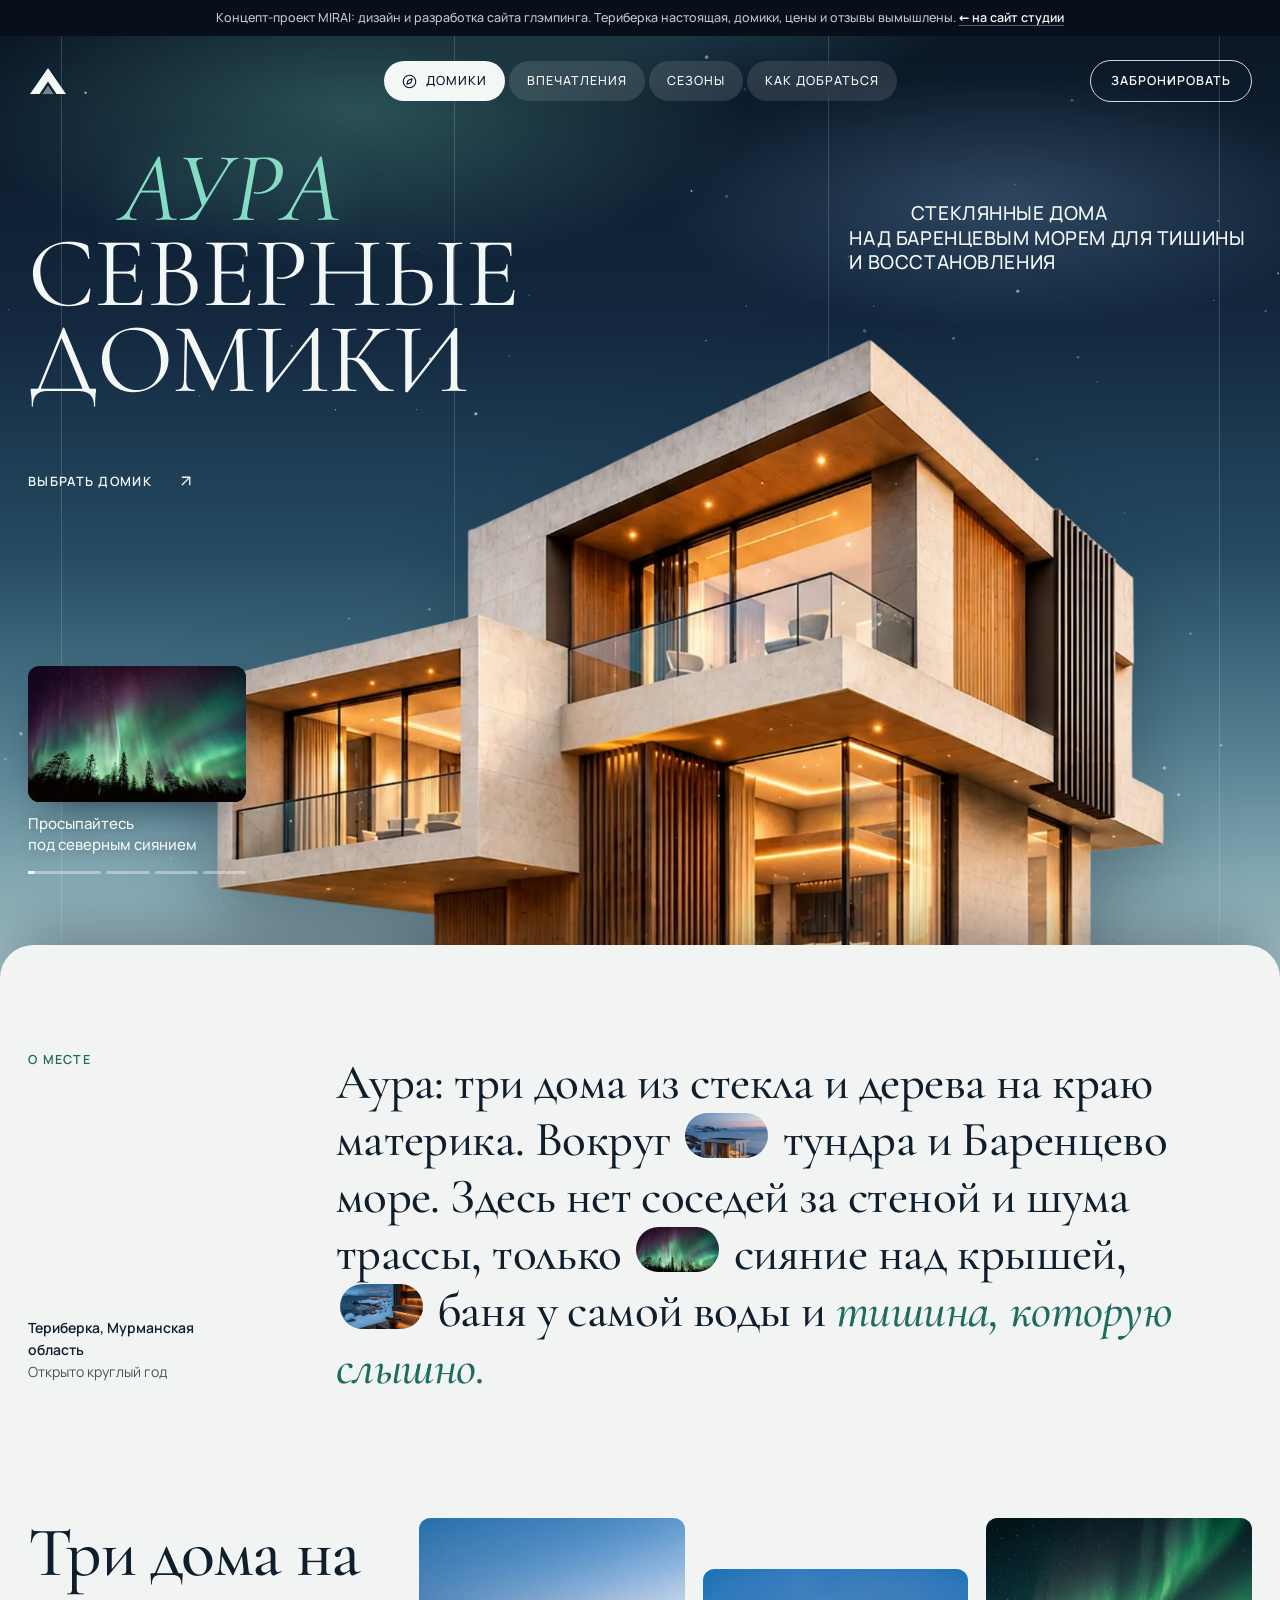
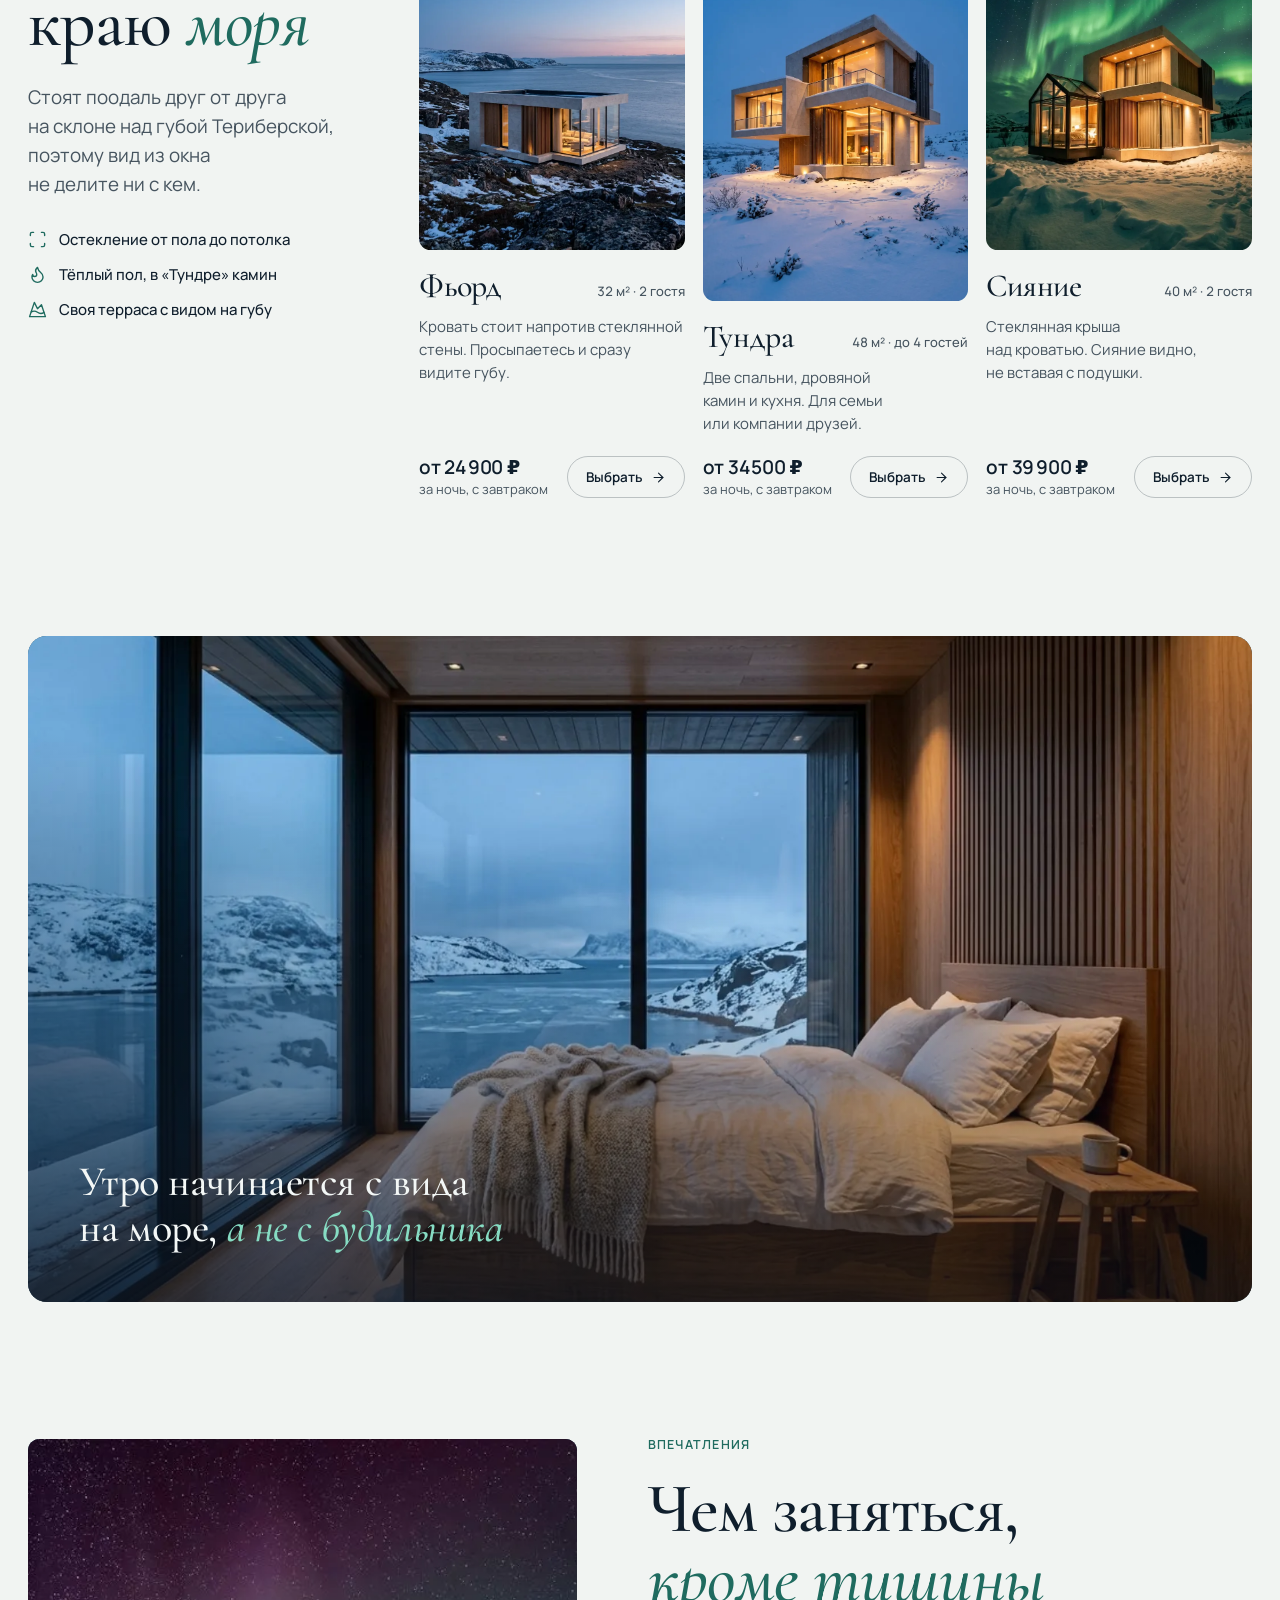
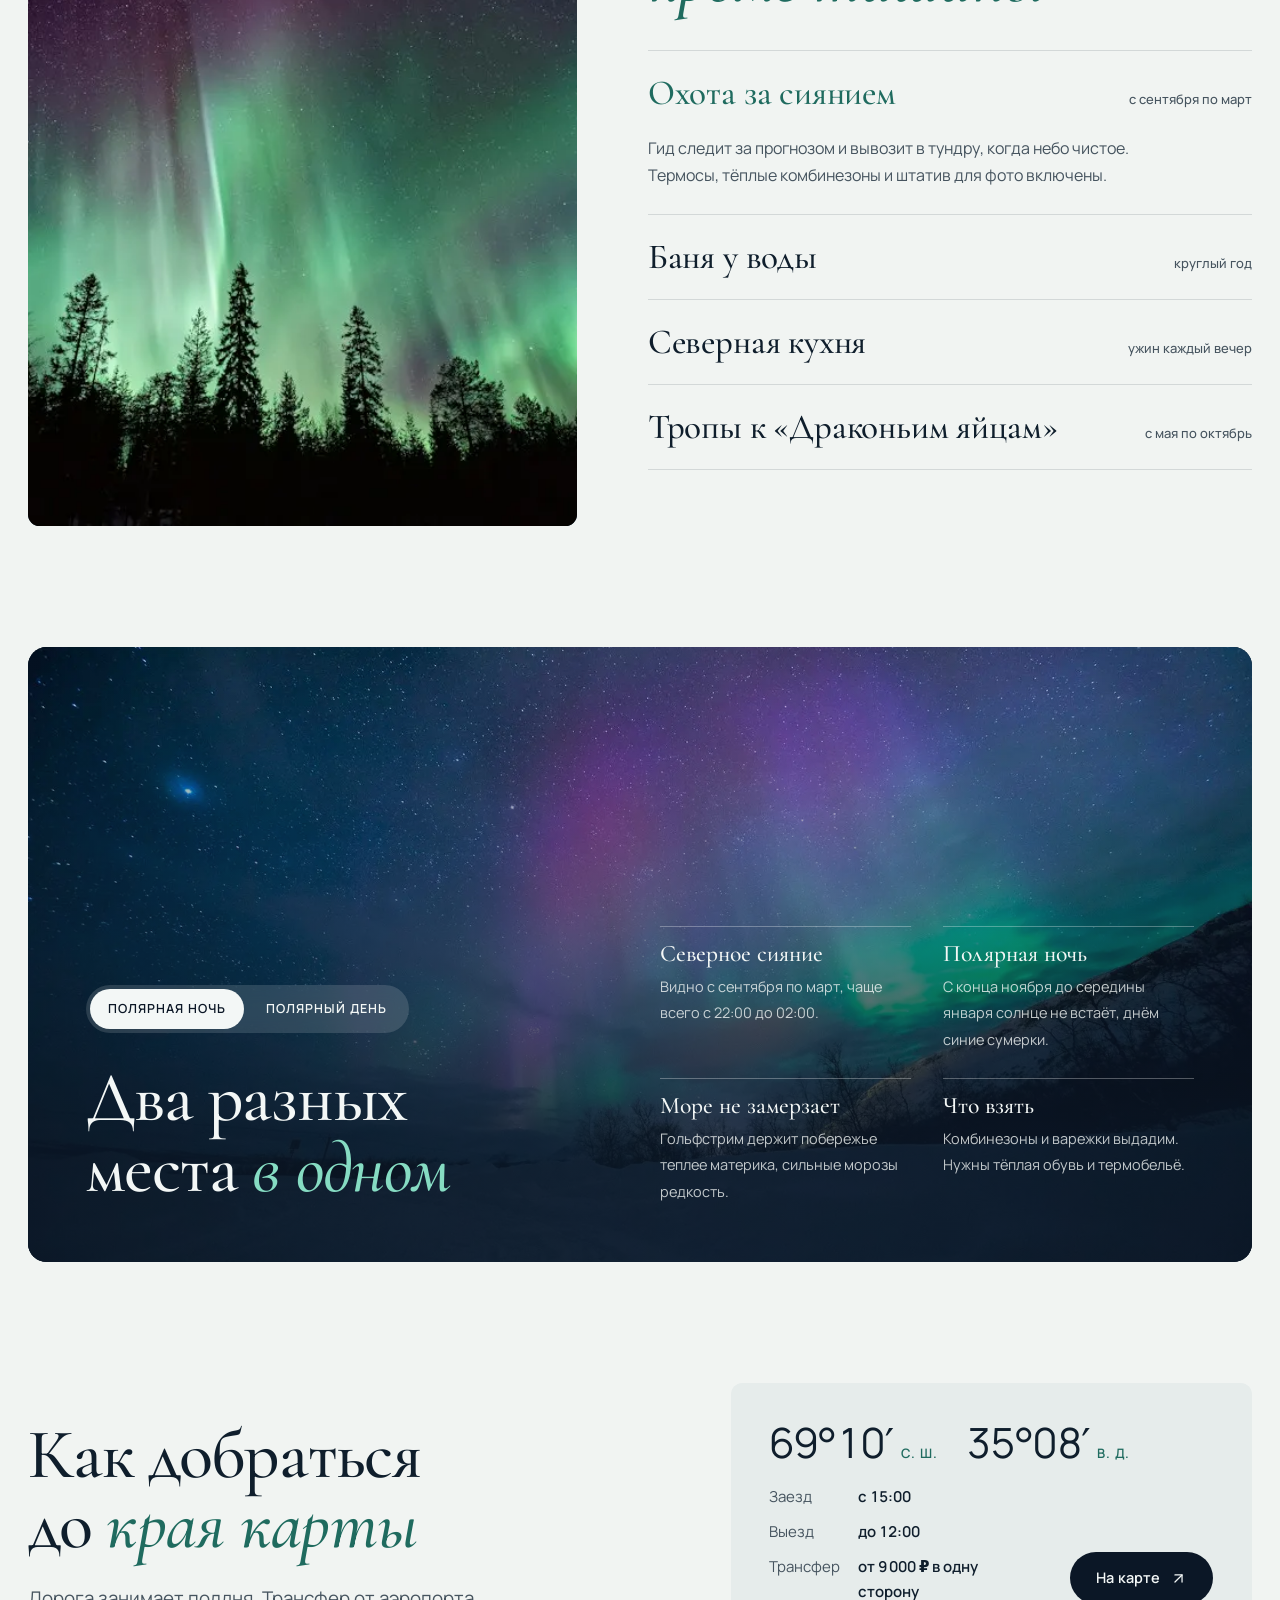
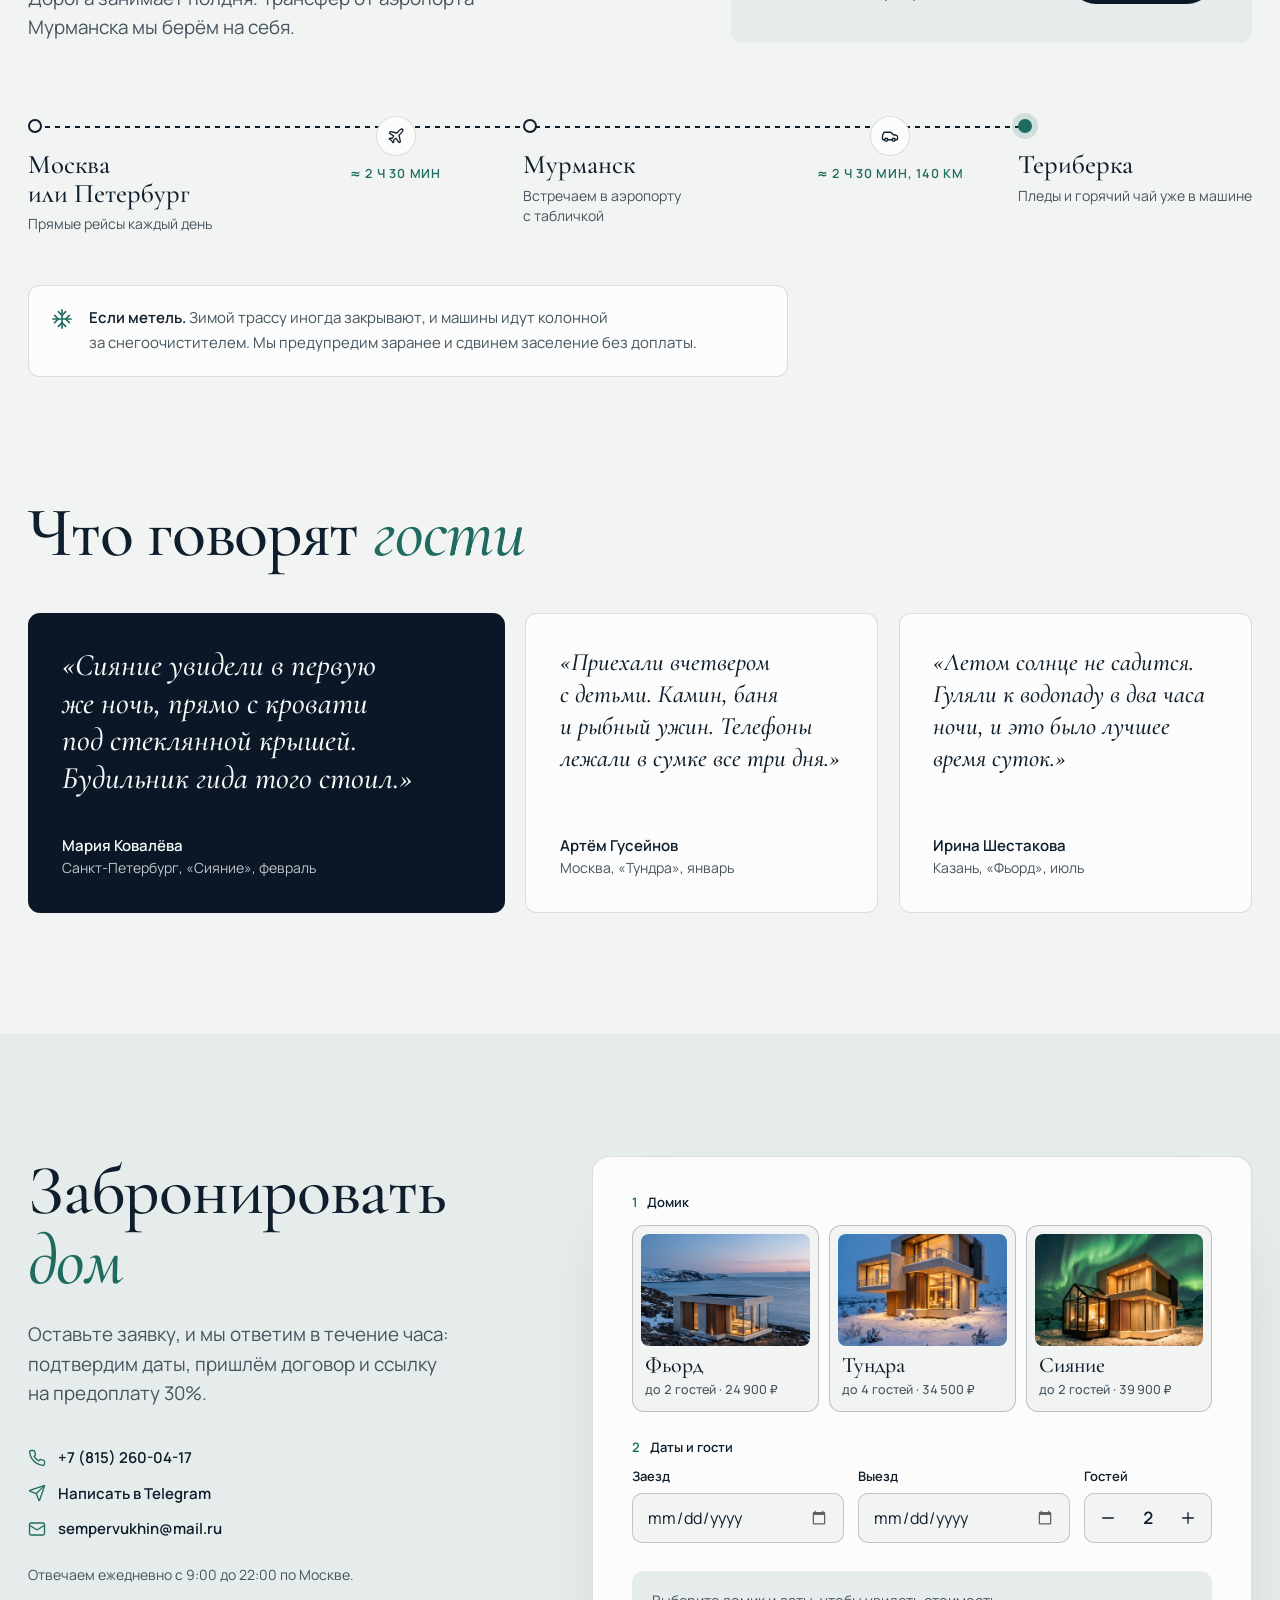
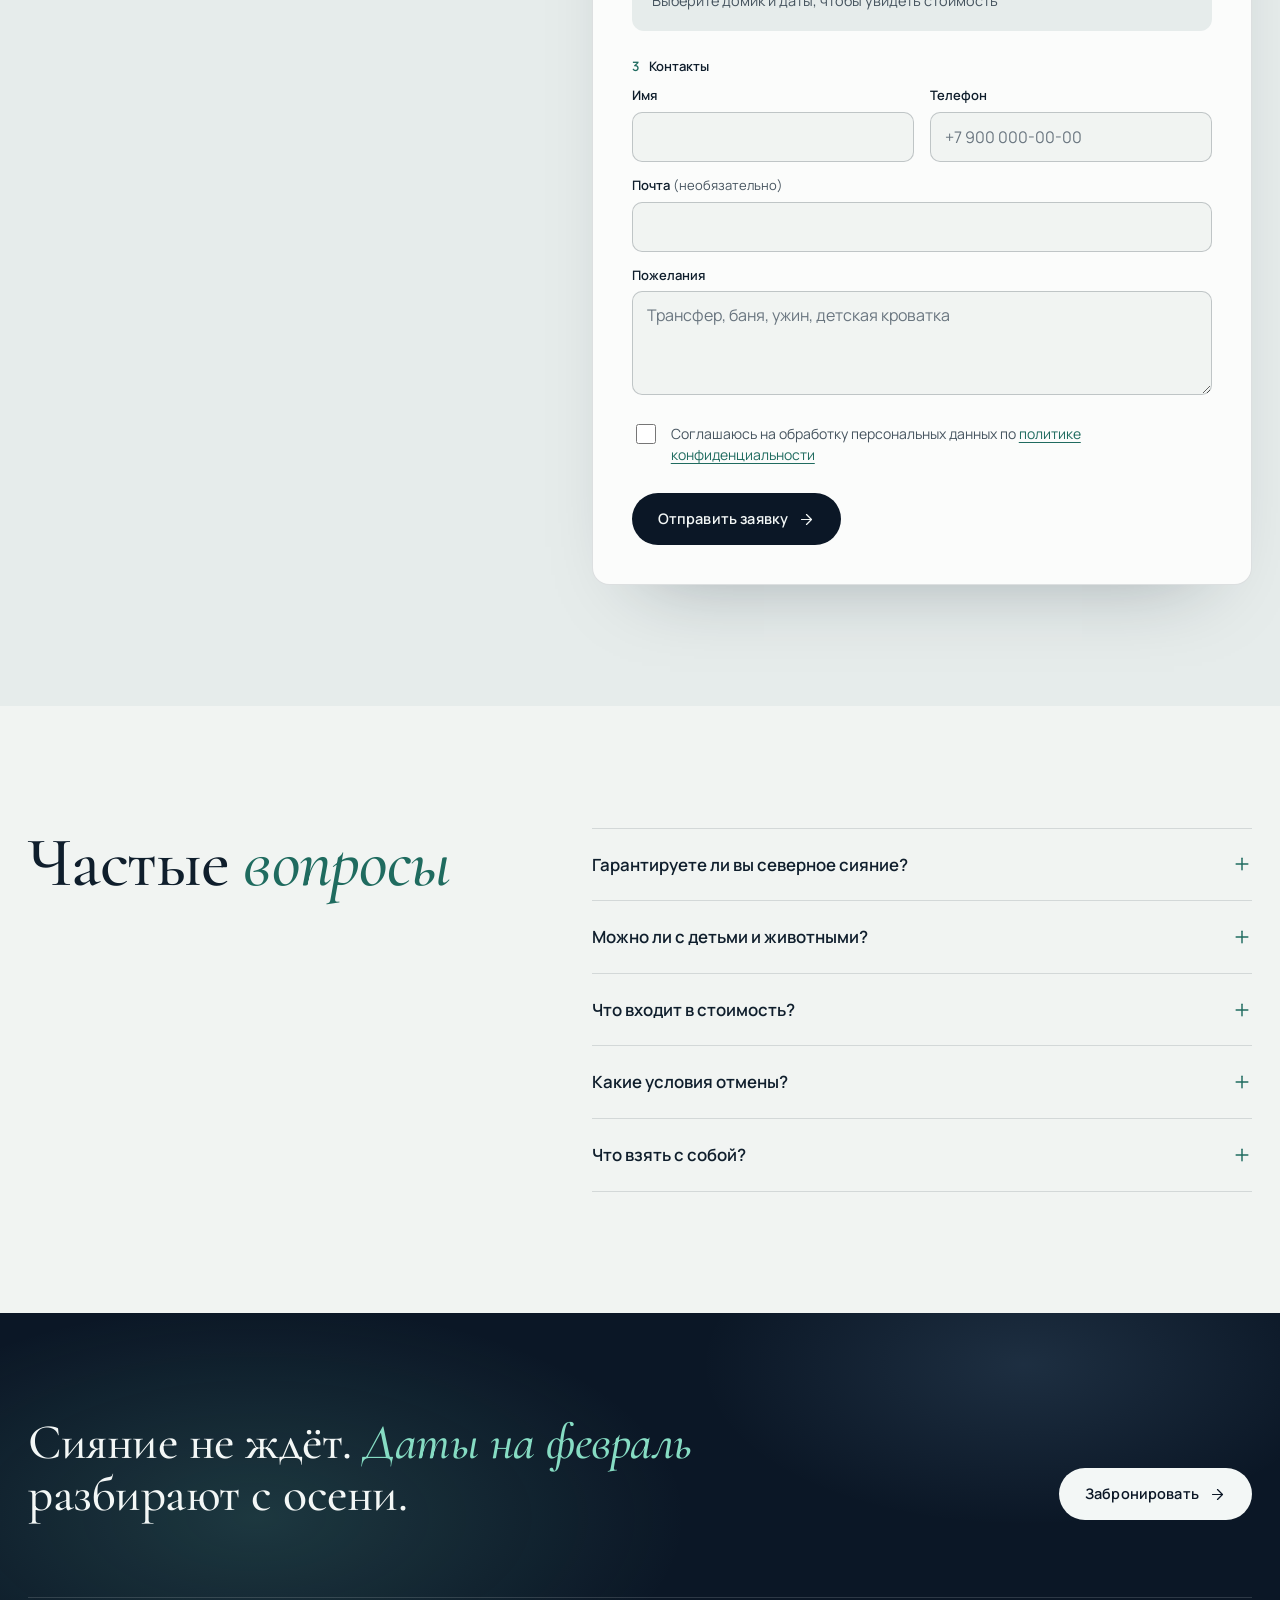
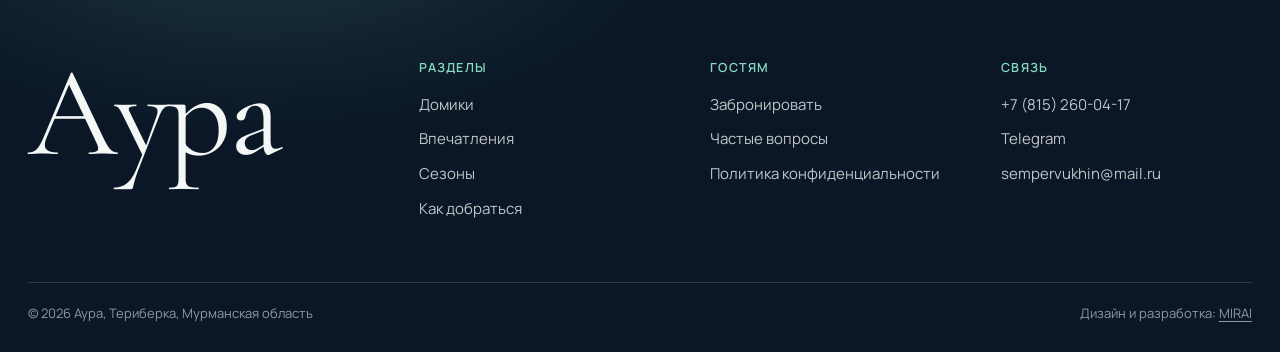
==== commit 599a79a1: "Кейсы «Отскок» и «Техноматика», превью ссылок То же обновление, что в репозитории MIRAI, с контактам" ====
--- a/works/aura/index.html
+++ b/works/aura/index.html
@@ -588,6 +588,10 @@
   .hero{position:relative;top:auto}
 }
 </style>
+<meta property="og:image" content="https://qweqwasdd.github.io/miraistudio/works/aura/img/og.jpg">
+<meta property="og:image:width" content="1200">
+<meta property="og:image:height" content="630">
+<meta name="twitter:card" content="summary_large_image">
 </head>
 <body>
 
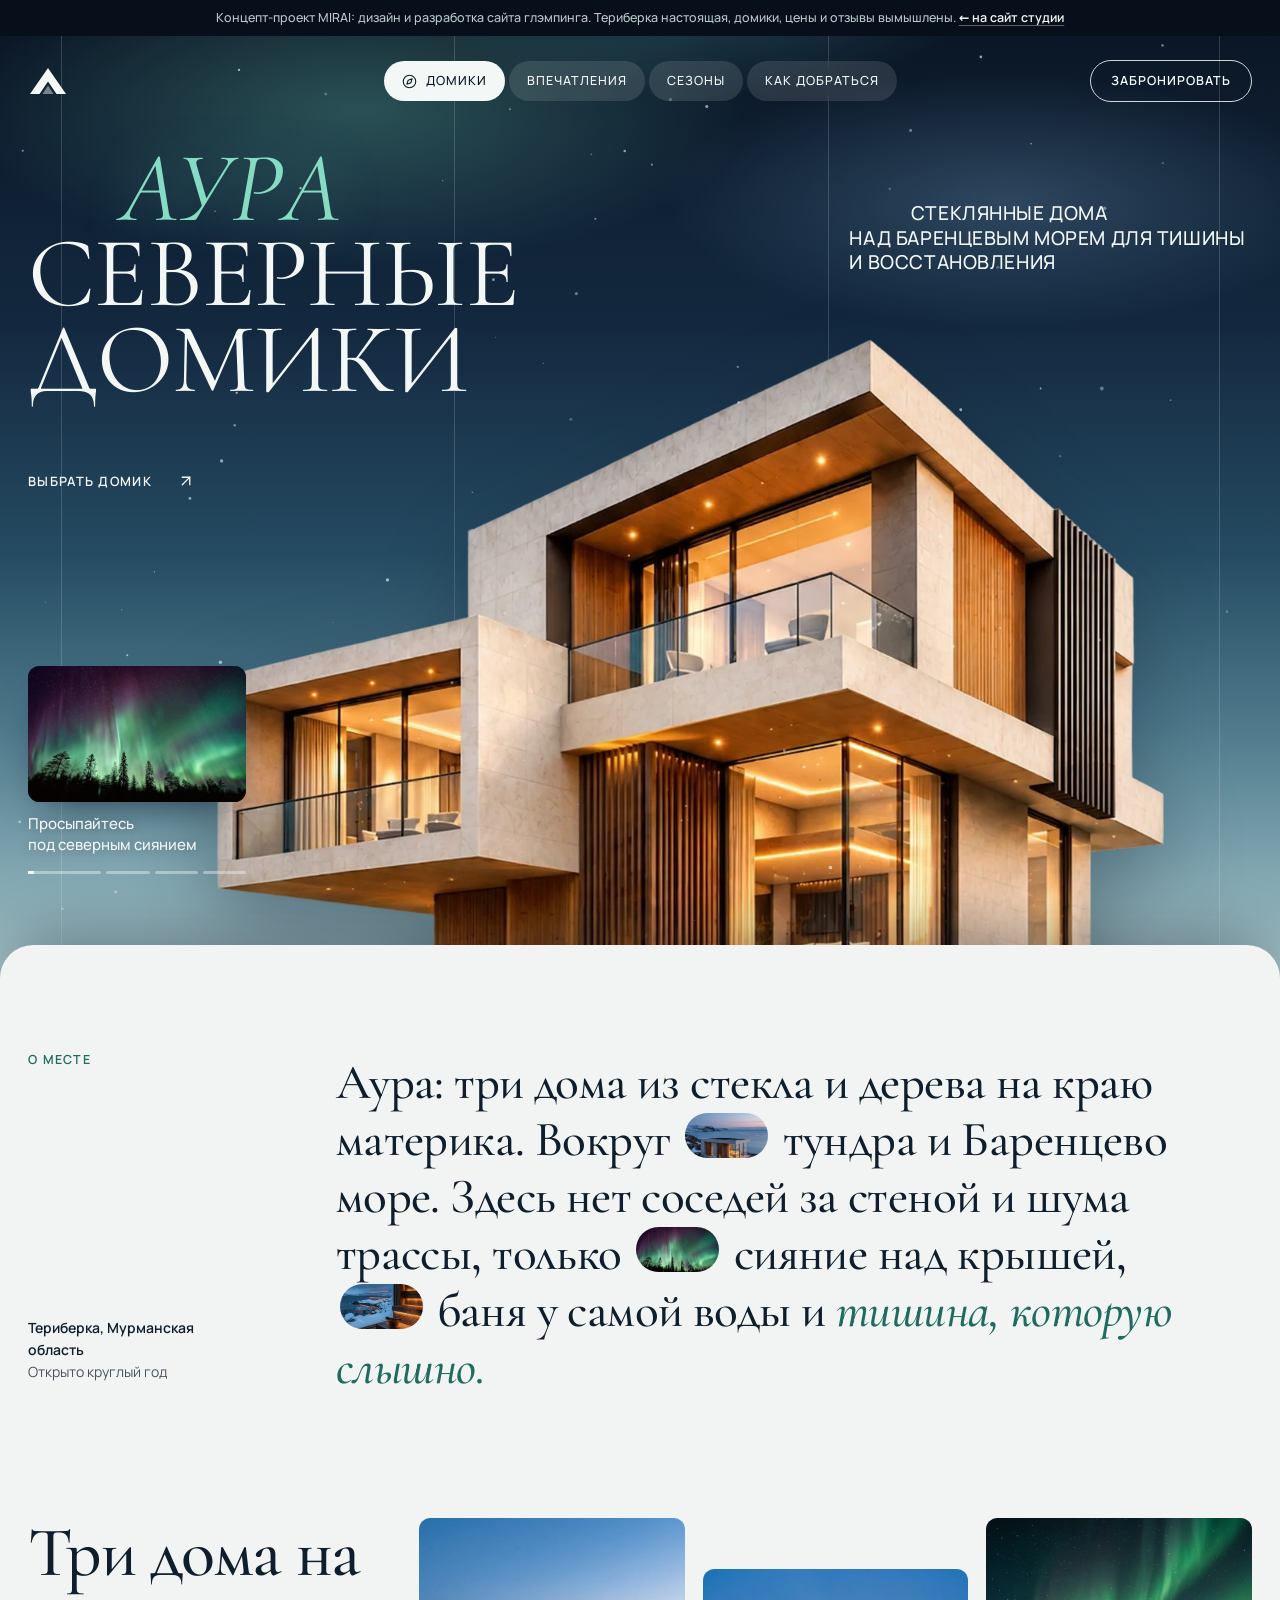
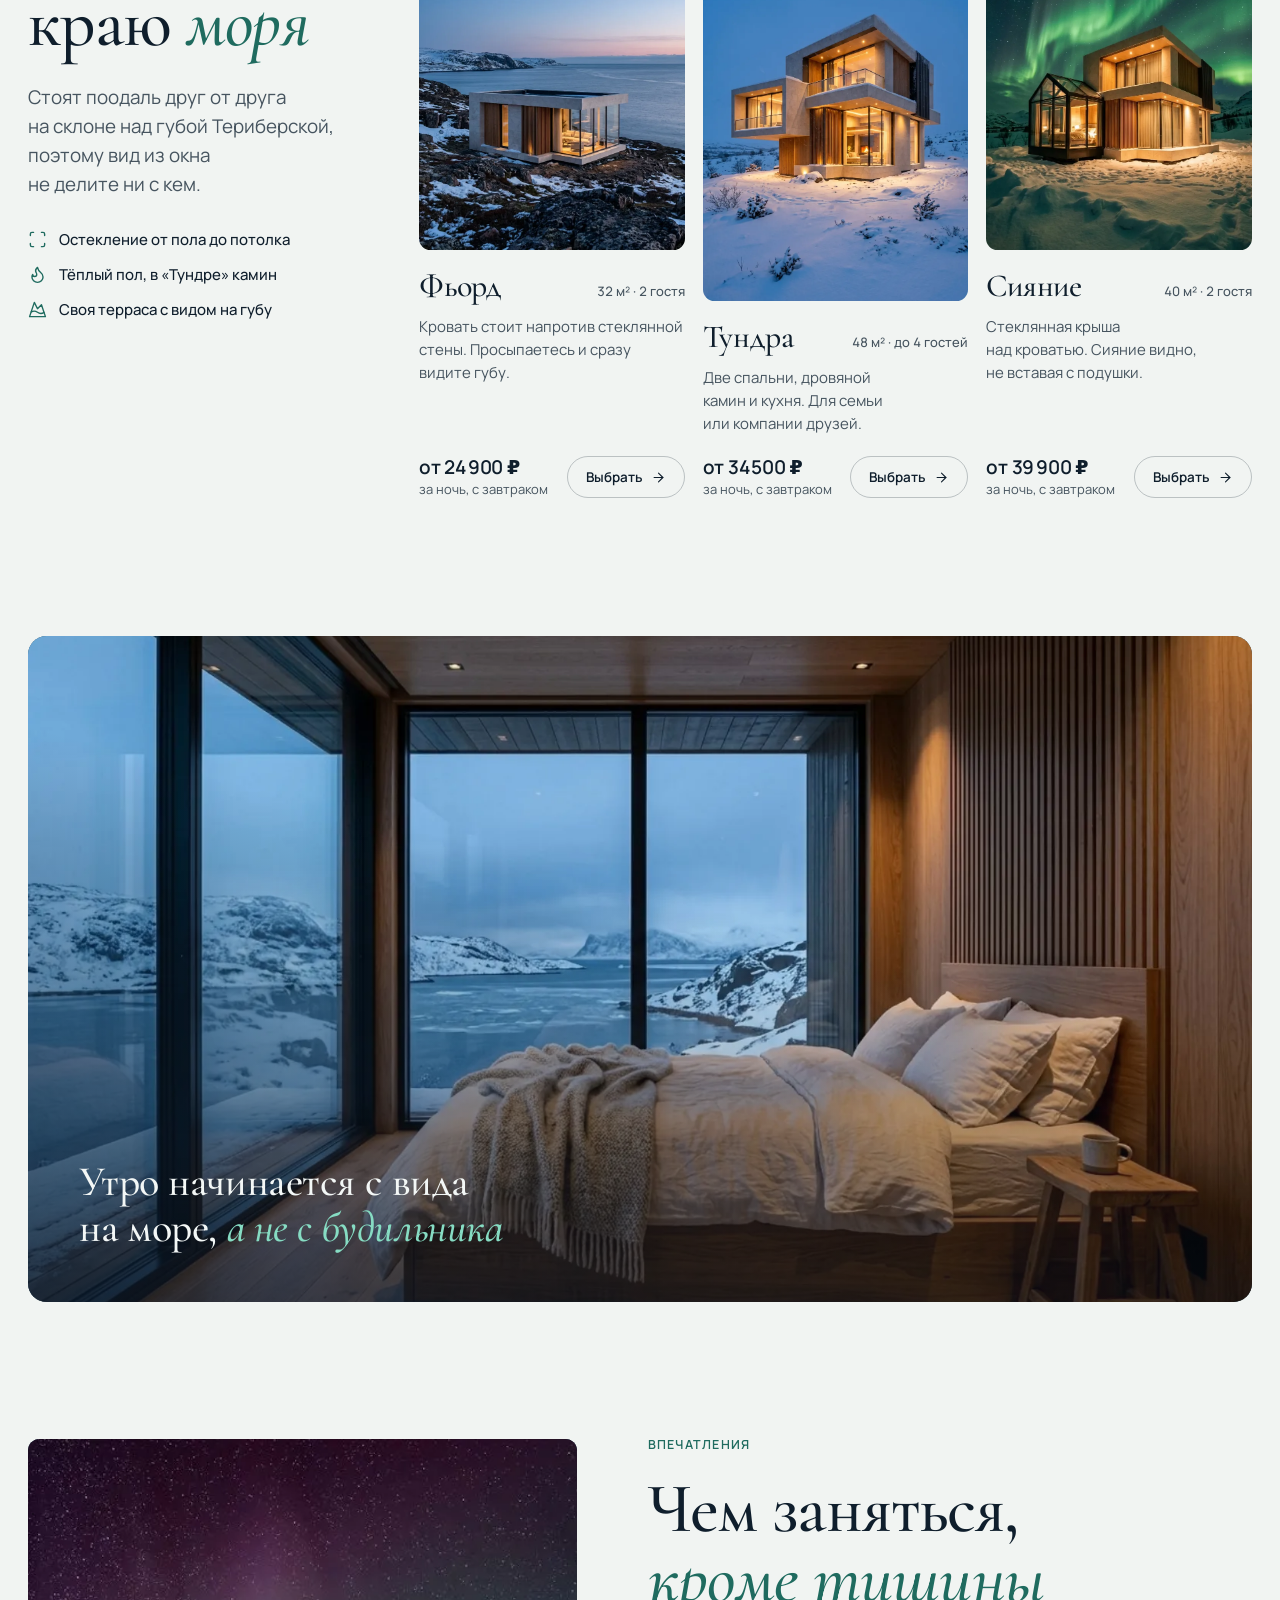
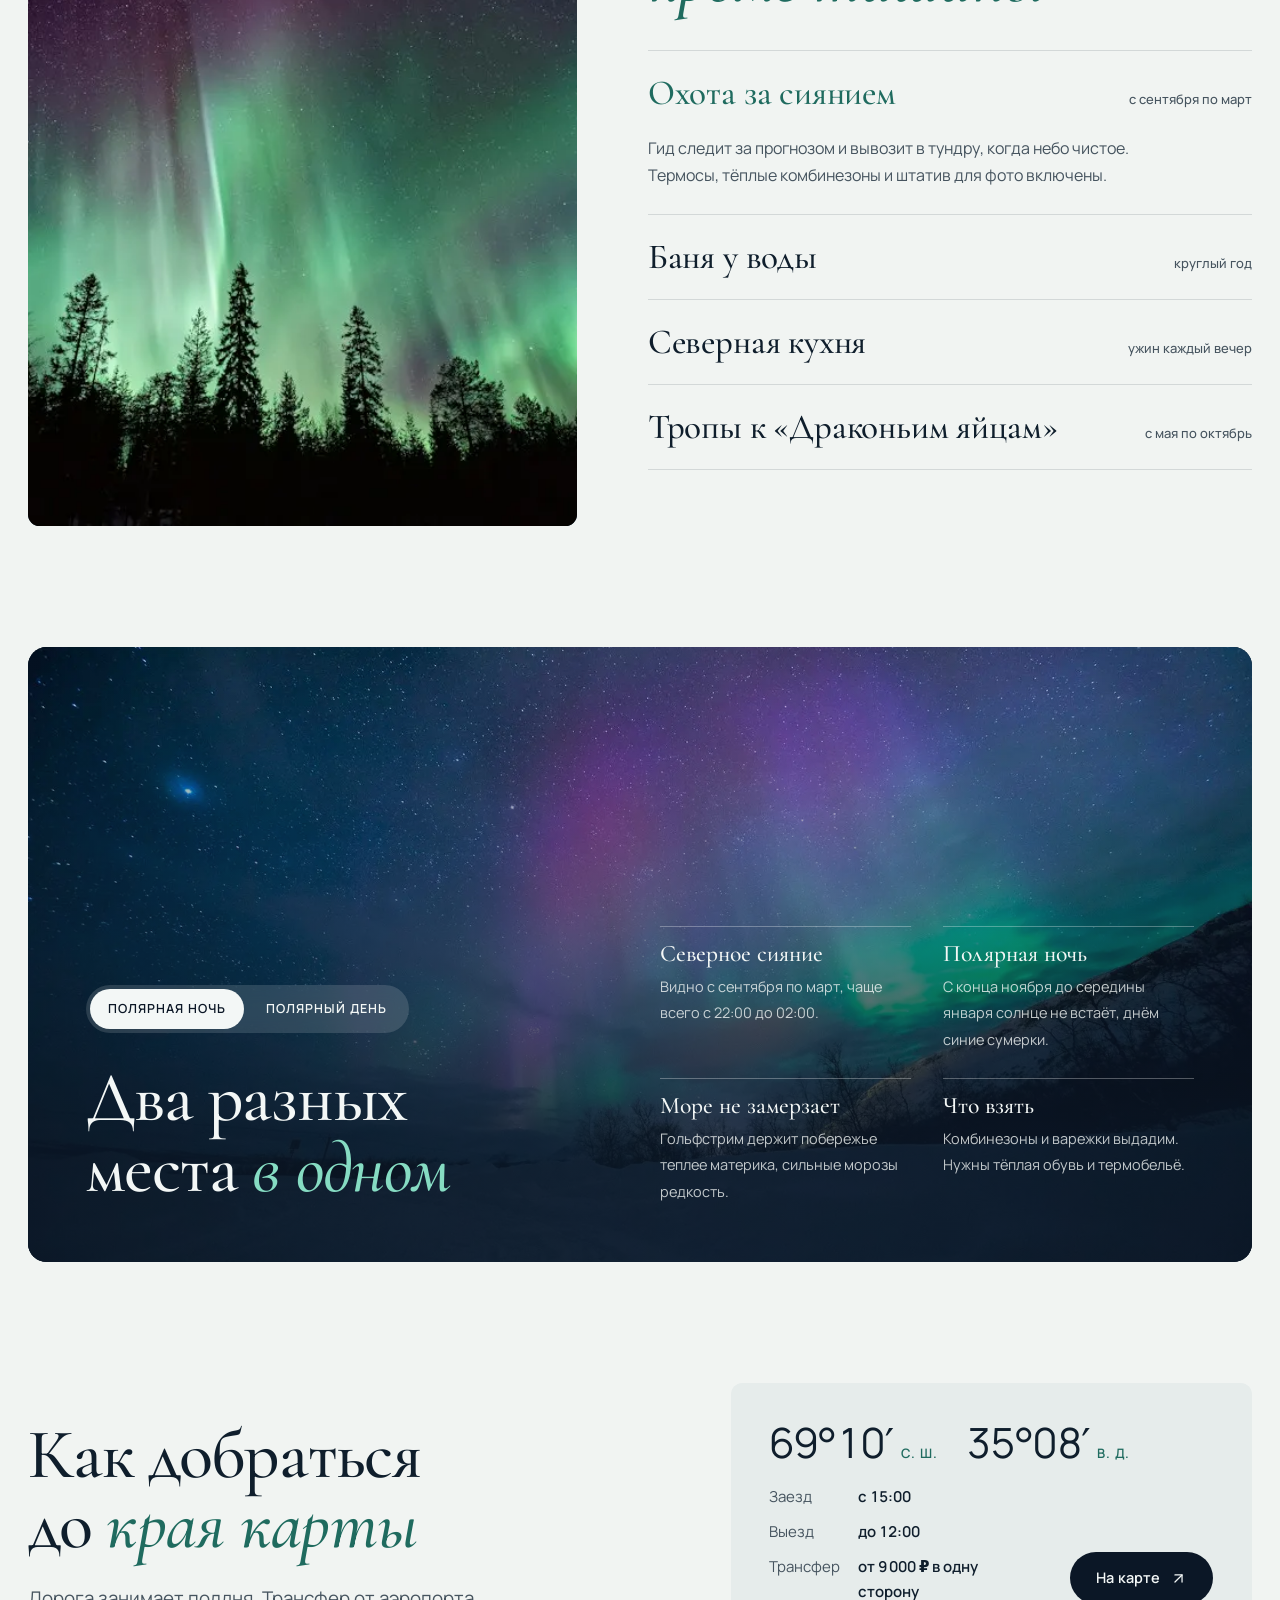
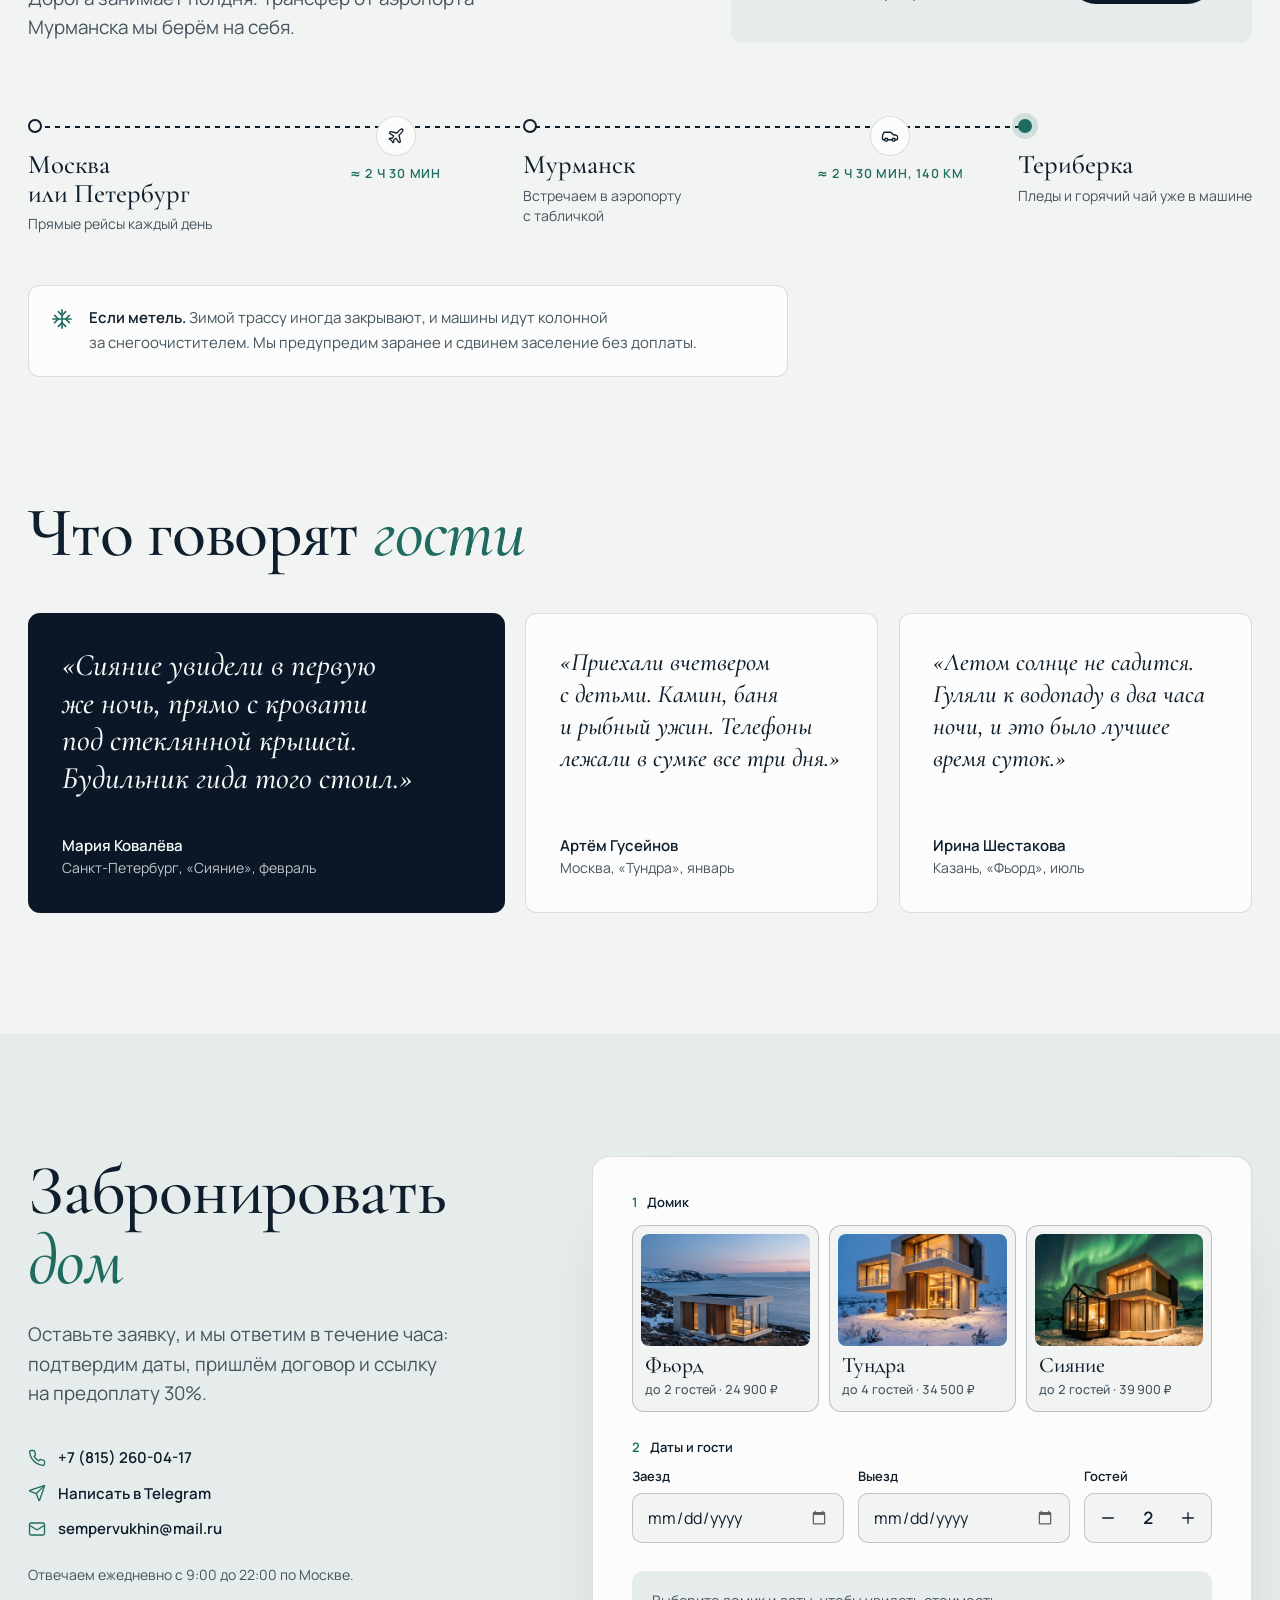
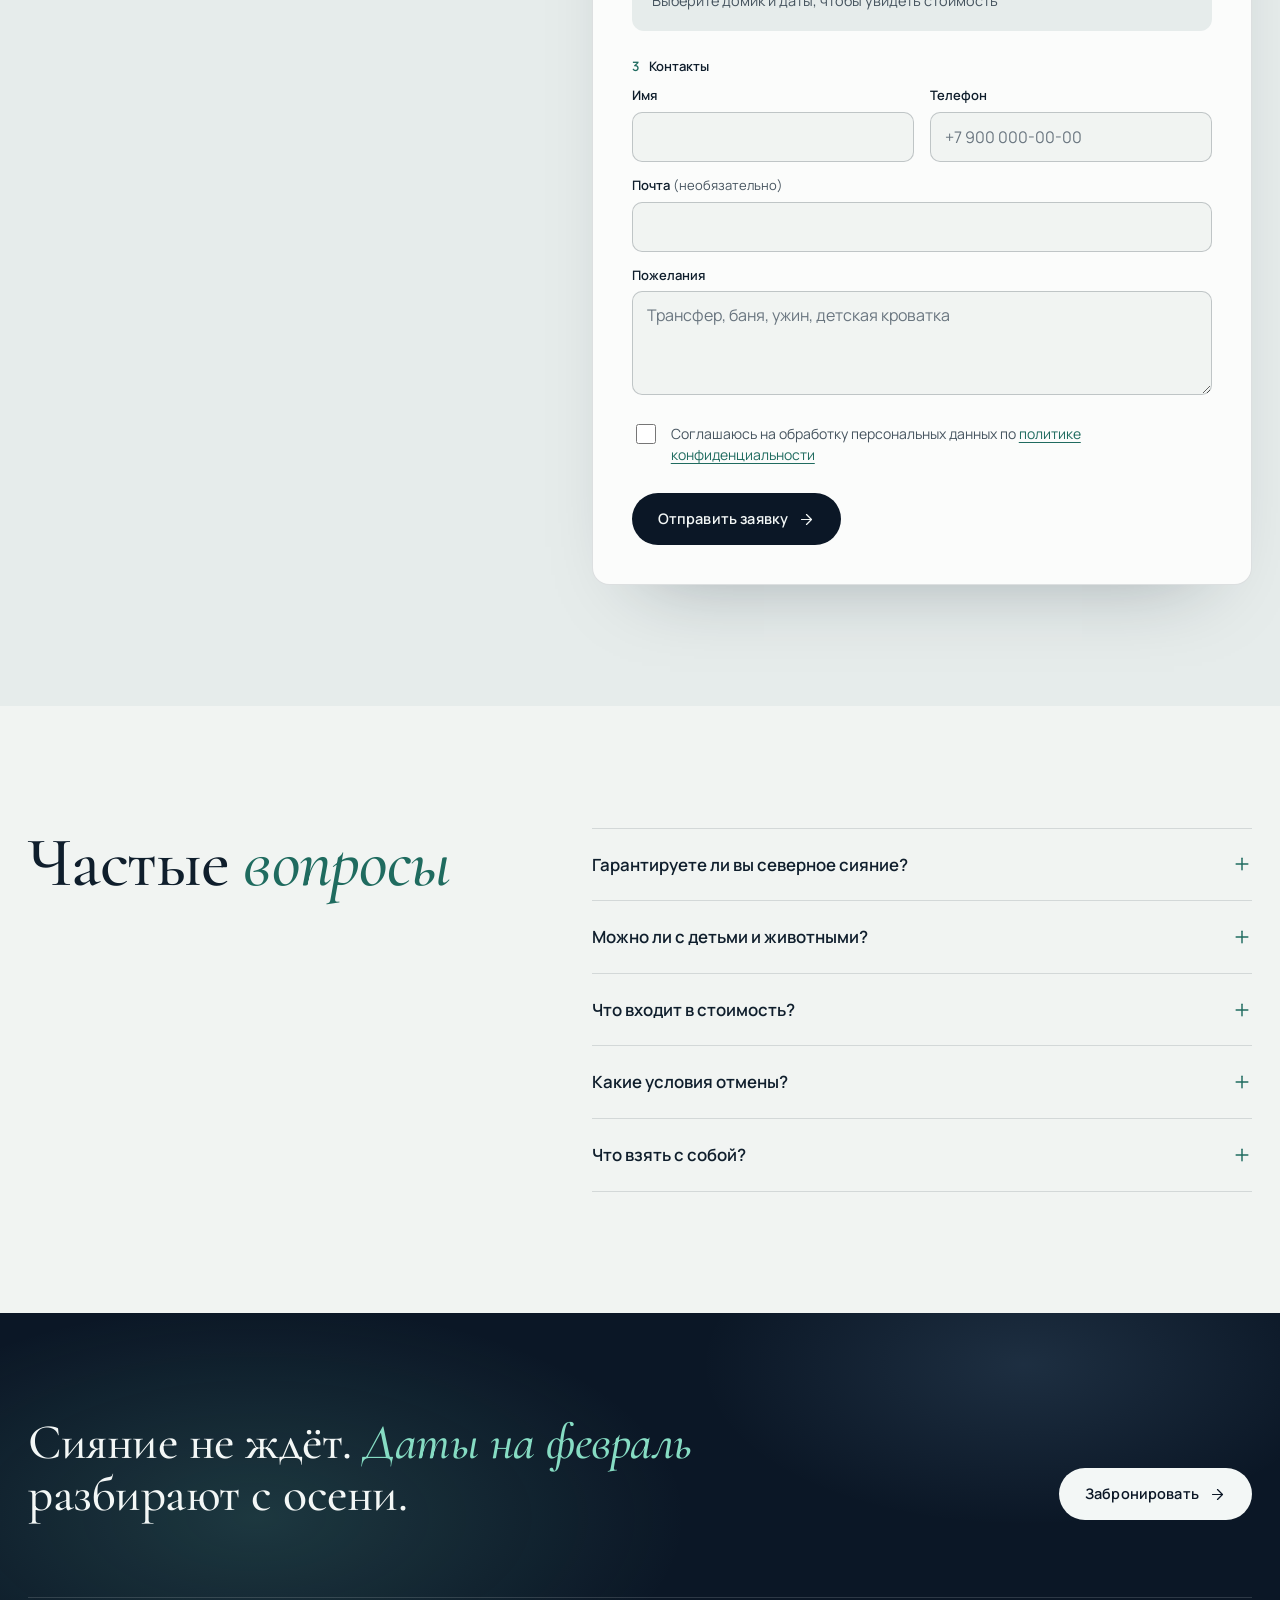
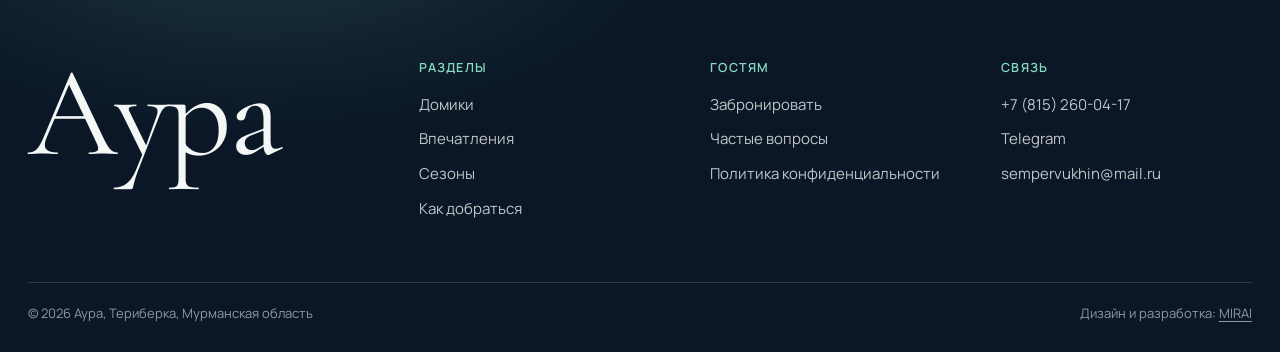
==== commit e5646168: "Превью ссылок: адрес сайта с заглавными буквами, как у репозитория GitHub Pages различает регистр в " ====
--- a/works/aura/index.html
+++ b/works/aura/index.html
@@ -588,7 +588,7 @@
   .hero{position:relative;top:auto}
 }
 </style>
-<meta property="og:image" content="https://qweqwasdd.github.io/miraistudio/works/aura/img/og.jpg">
+<meta property="og:image" content="https://qweqwasdd.github.io/MIRAISTUDIO/works/aura/img/og.jpg">
 <meta property="og:image:width" content="1200">
 <meta property="og:image:height" content="630">
 <meta name="twitter:card" content="summary_large_image">
